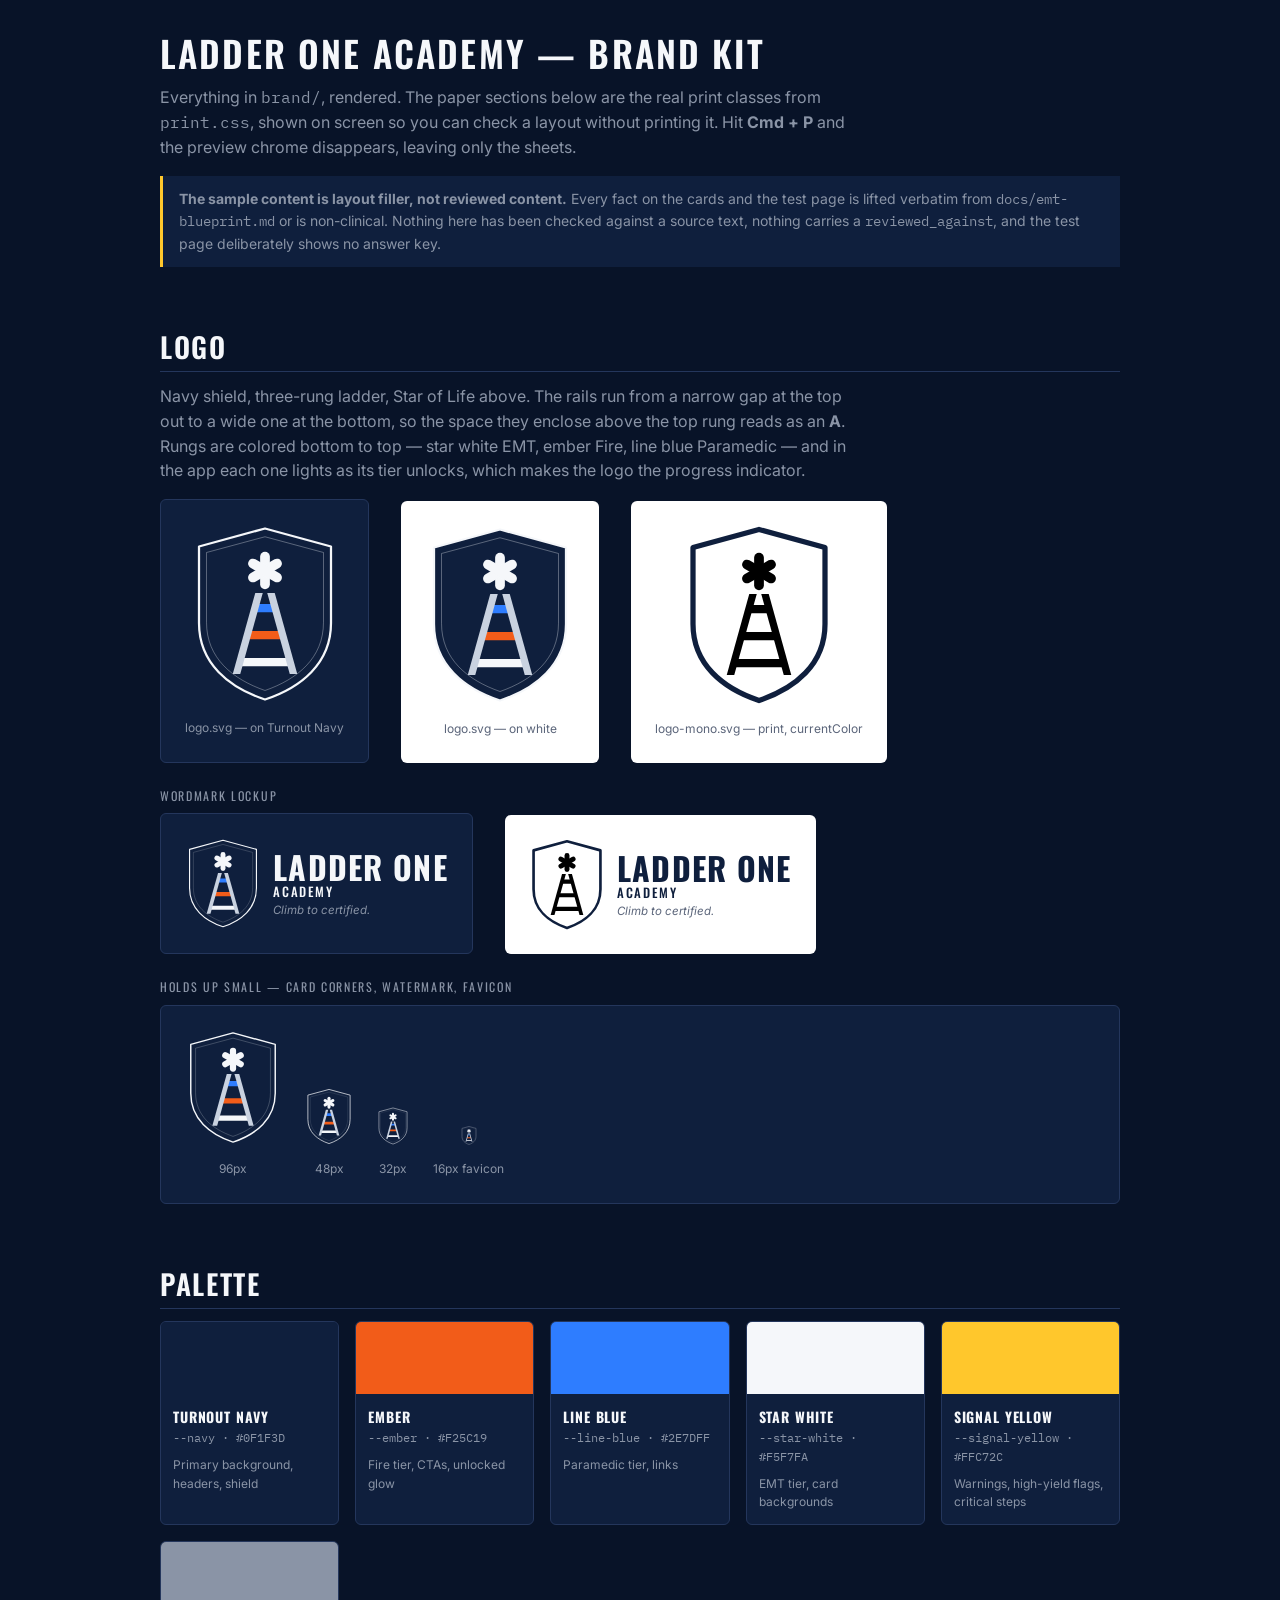
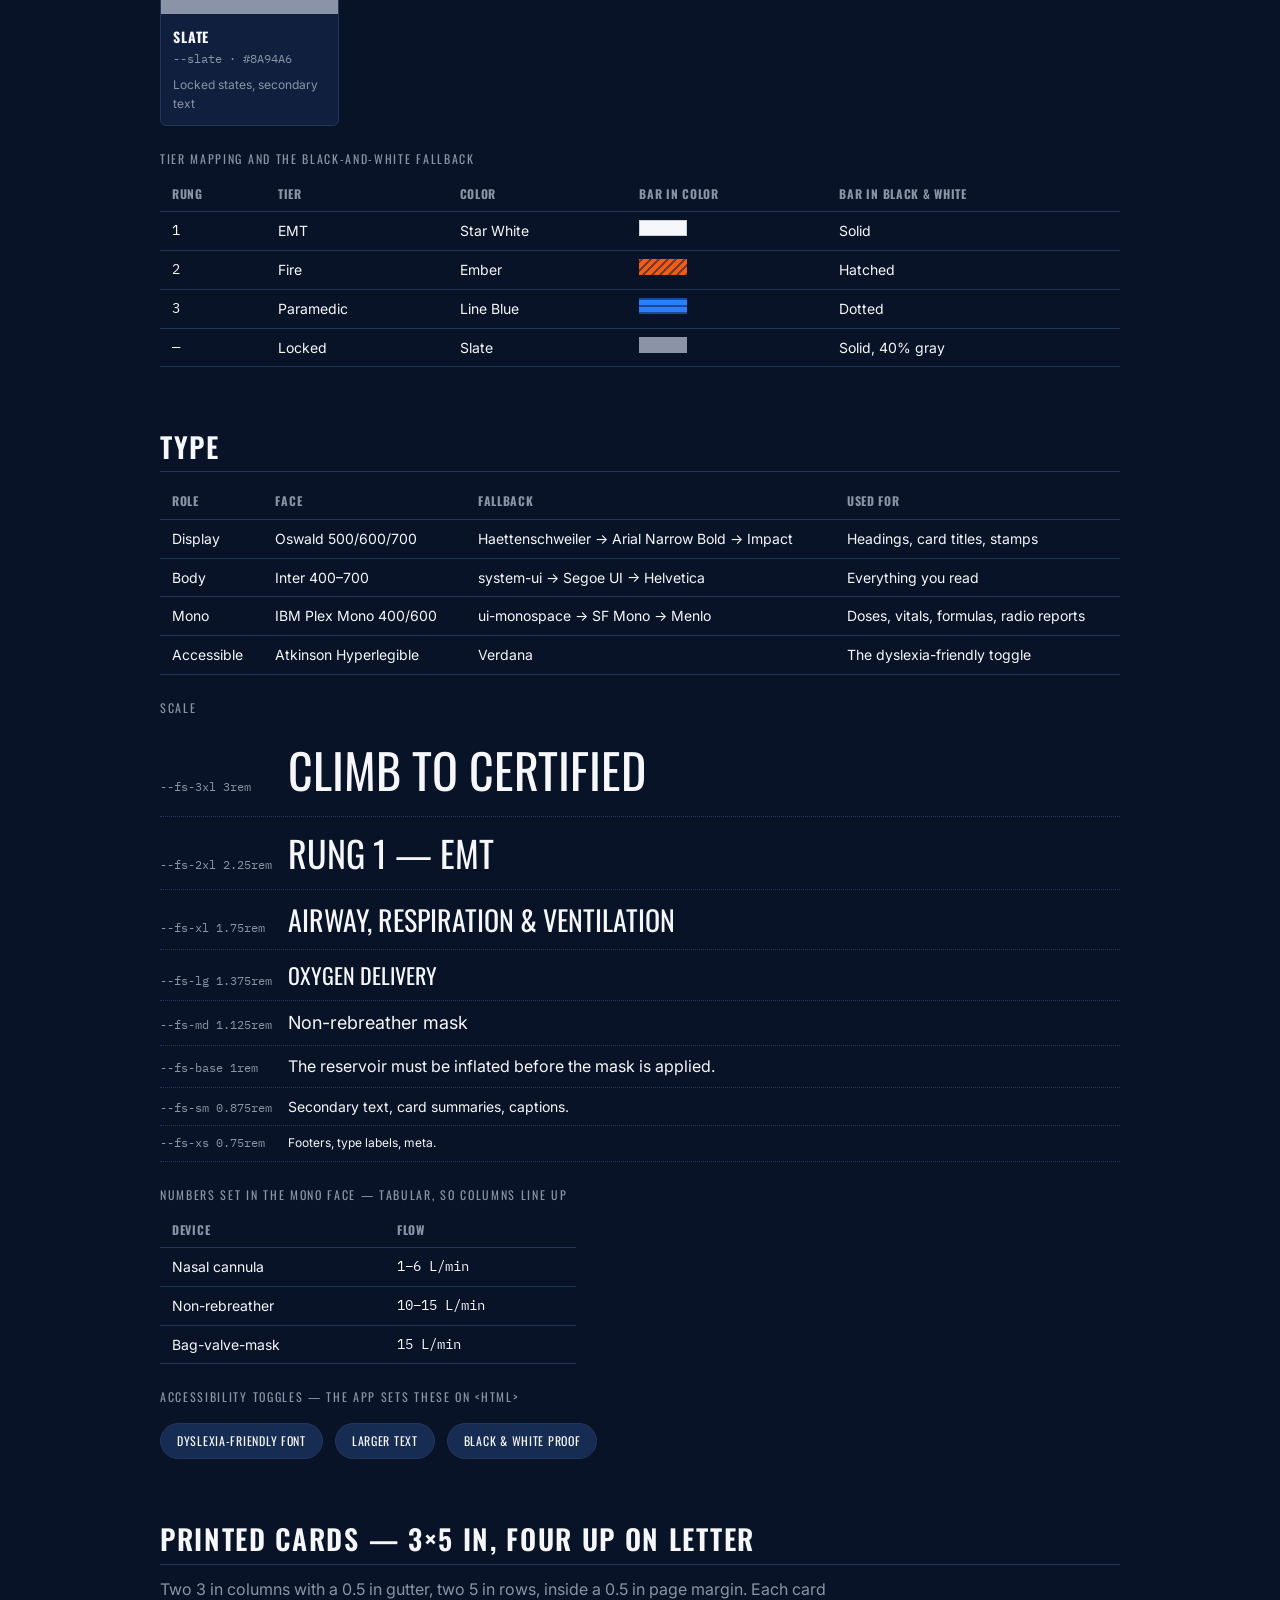
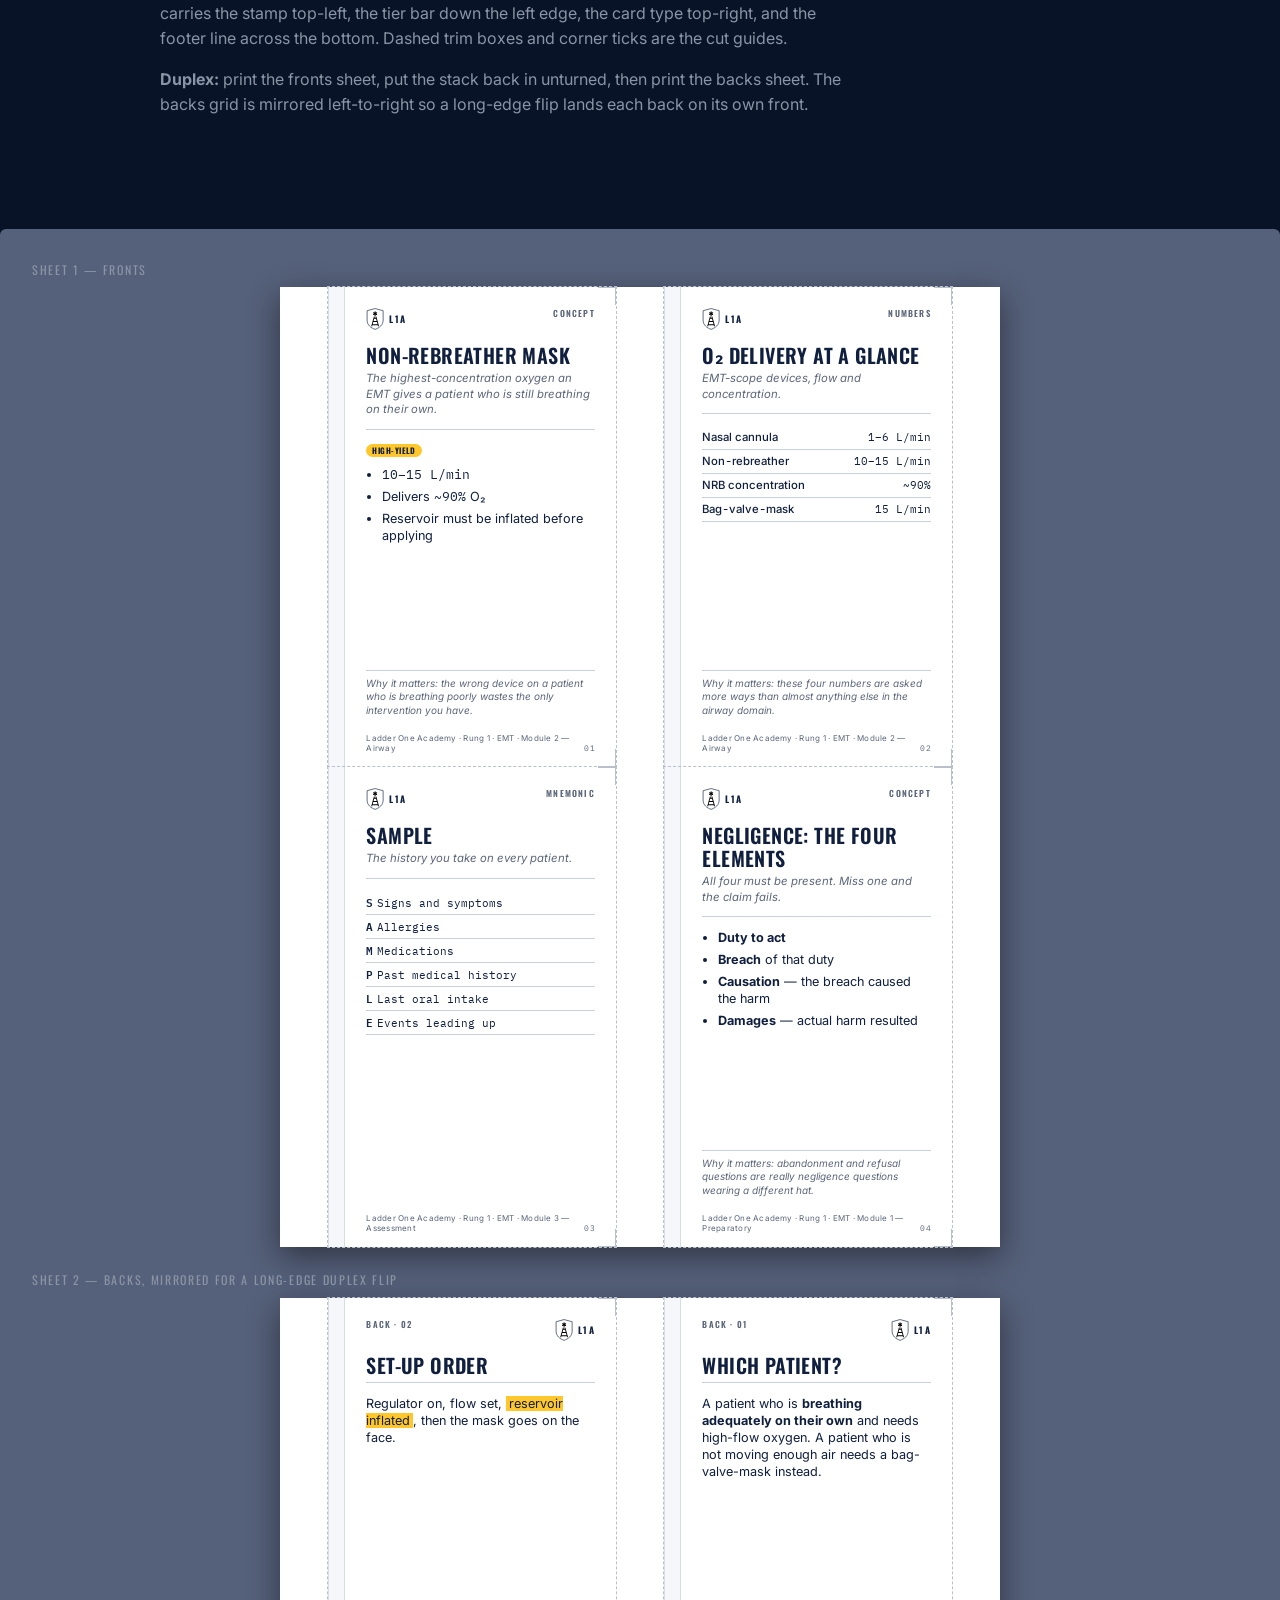
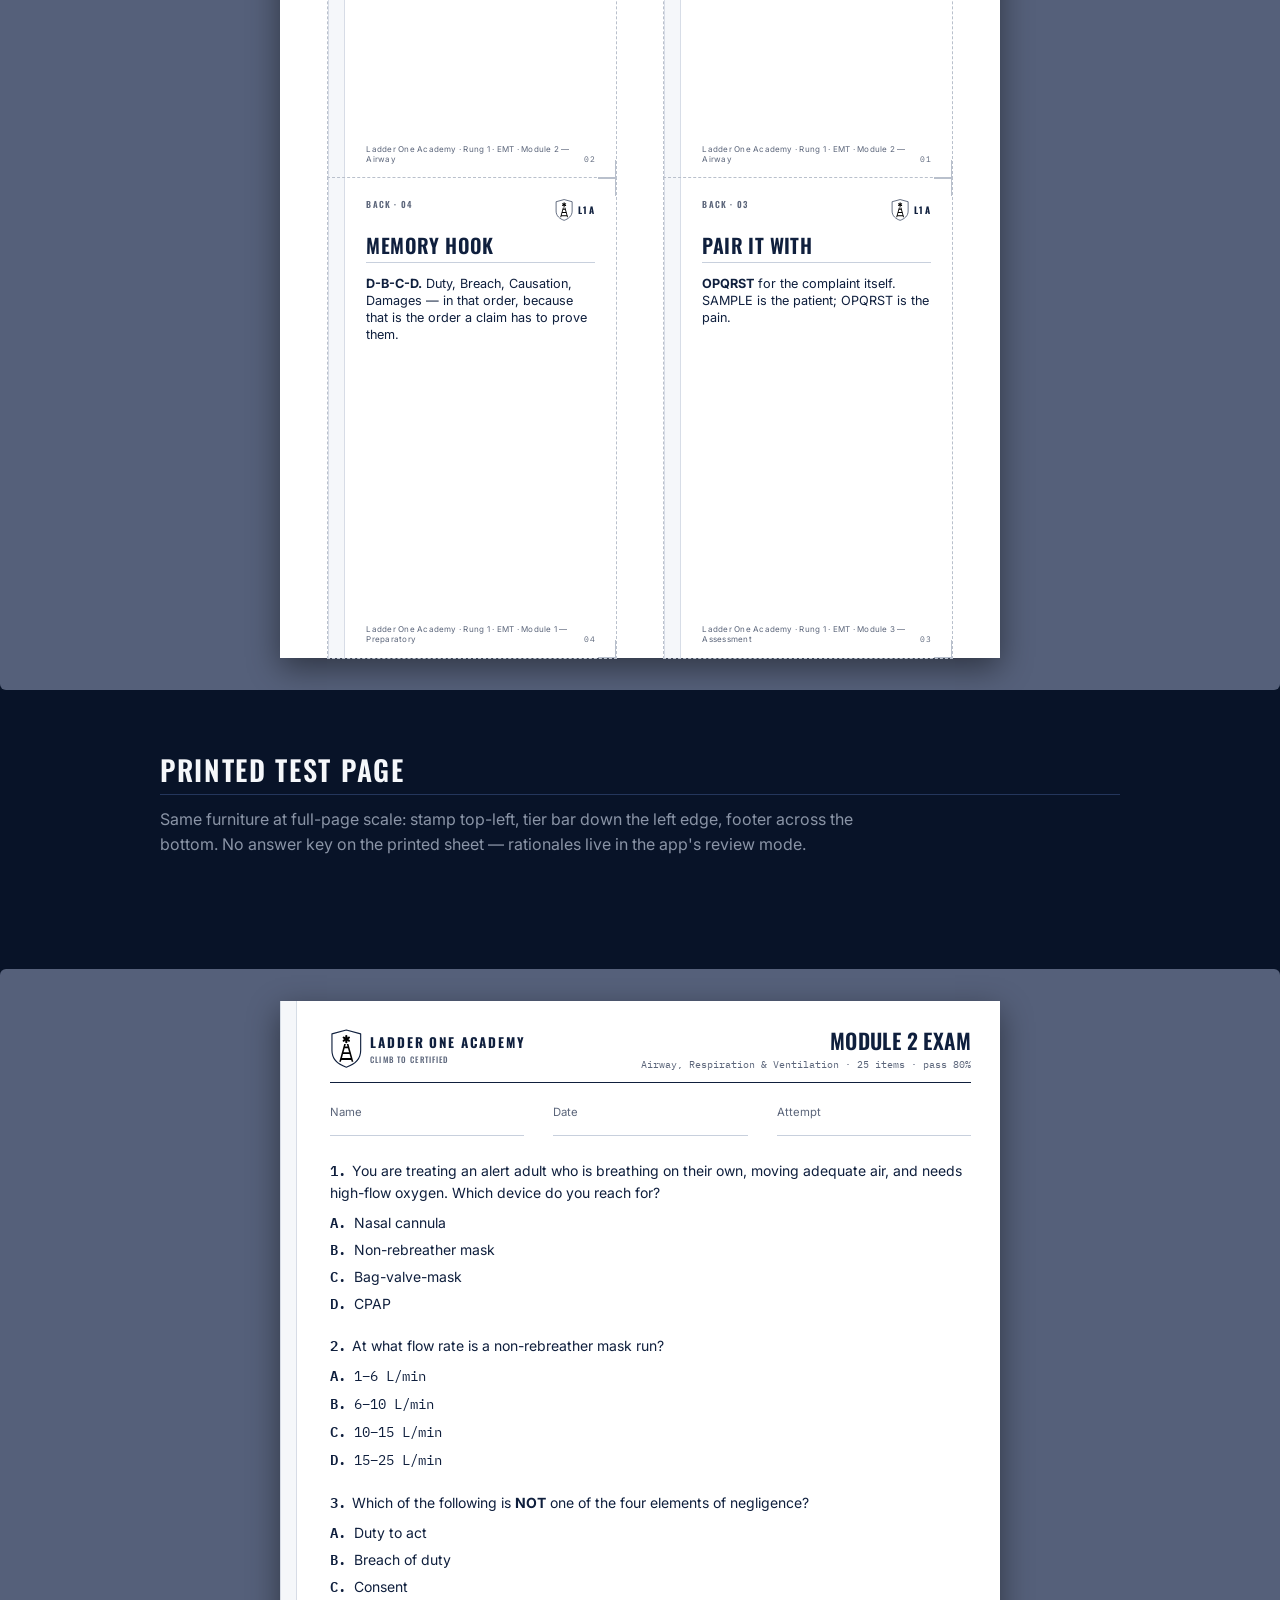
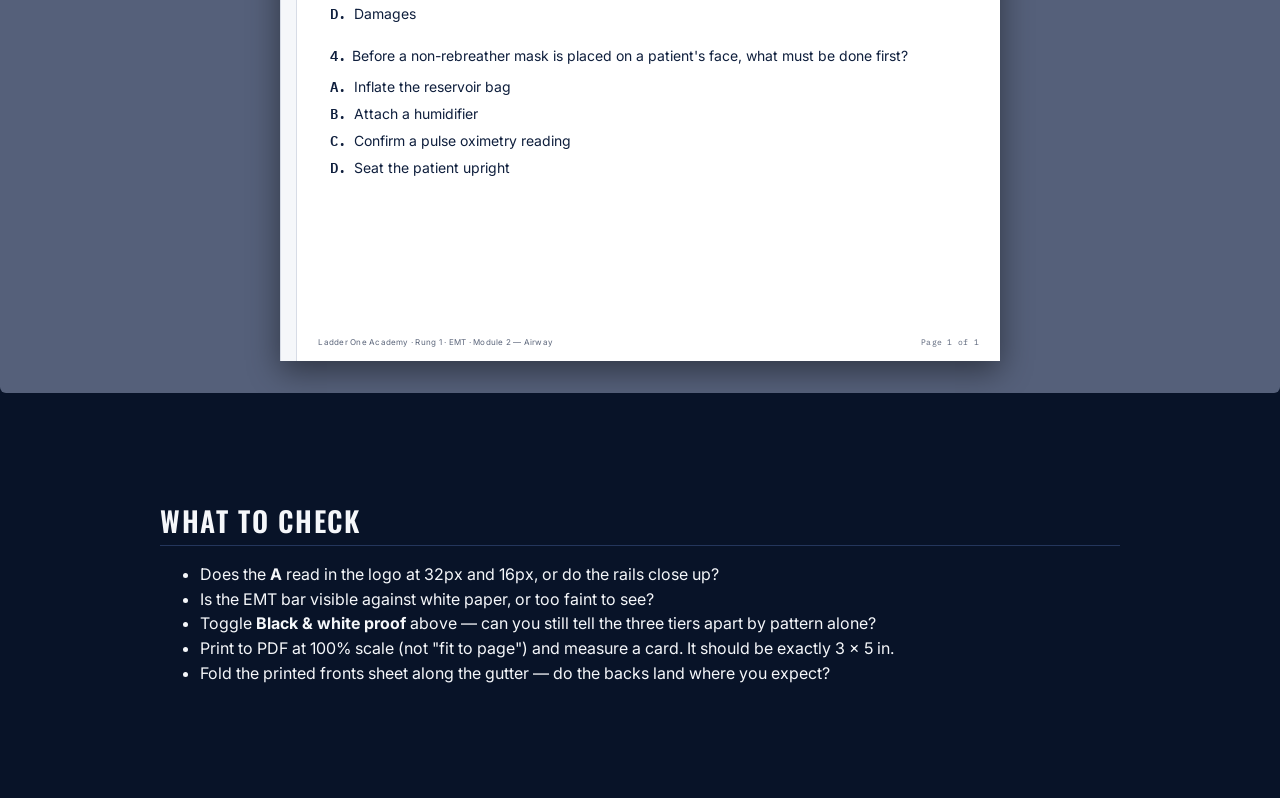
==== brand/preview.html @ 4e017d85 "Add brand kit Co-Authored-By: Claude Opus 5 <noreply@anthropic.com>" ====
<!DOCTYPE html>
<html lang="en" data-text-size="base">
<head>
<meta charset="utf-8">
<meta name="viewport" content="width=device-width, initial-scale=1">
<title>L1A Brand Kit — Preview</title>
<link rel="stylesheet" href="theme.css">
<link rel="stylesheet" href="print.css">
<style>
  /* Preview chrome only. None of this ships in the app — it is the scaffolding
     that lets the brand pieces be looked at side by side. */
  .wrap { max-width: 60rem; margin: 0 auto; padding: var(--space-6) var(--space-5) var(--space-12); }
  .lede { color: var(--text-muted); max-width: 44rem; }
  section { margin: var(--space-10) 0 0; }
  section > h2 {
    border-bottom: 1px solid var(--border);
    padding-bottom: var(--space-2);
    color: var(--text);
  }
  .note {
    border-left: 3px solid var(--signal-yellow);
    background: var(--surface);
    padding: var(--space-3) var(--space-4);
    font-size: var(--fs-sm);
    color: var(--text-muted);
    margin: var(--space-4) 0;
  }
  .row { display: flex; flex-wrap: wrap; gap: var(--space-6); align-items: flex-end; }

  .logo-plate { padding: var(--space-5); border-radius: var(--radius); text-align: center; }
  .logo-plate.on-navy  { background: var(--navy); border: 1px solid var(--border); }
  .logo-plate.on-white { background: #fff; color: var(--navy); }
  .logo-plate small { display: block; margin-top: var(--space-2); font-size: var(--fs-xs); color: var(--text-muted); }
  .logo-plate.on-white small { color: var(--ink-muted); }

  .lockup { display: flex; align-items: center; gap: var(--space-3); }
  .lockup svg { width: 76px; height: auto; display: block; }
  .lockup .word { text-align: left; font-family: var(--font-display); line-height: 1; }
  .lockup .word b { display: block; font-size: 2rem; font-weight: 700; letter-spacing: 0.04em; }
  .lockup .word i {
    display: block; font-style: normal; font-size: 0.8rem; font-weight: 500;
    letter-spacing: var(--tracking-wider); margin-top: 3px;
  }
  .lockup .word em { display:block; font-style: italic; font-family: var(--font-ui); font-size: .72rem; color: var(--text-muted); margin-top: 6px; letter-spacing: 0; }
  .on-white .lockup .word em { color: var(--ink-muted); }

  .sizes { display: flex; align-items: flex-end; gap: var(--space-5); }
  .sizes figure { margin: 0; text-align: center; }
  .sizes figcaption { font-size: var(--fs-xs); color: var(--text-muted); margin-top: var(--space-2); }

  .swatches { display: grid; grid-template-columns: repeat(auto-fill, minmax(11rem, 1fr)); gap: var(--space-4); }
  .sw { border: 1px solid var(--border); border-radius: var(--radius); overflow: hidden; background: var(--surface); }
  .sw .chip { height: 4.5rem; }
  .sw .meta { padding: var(--space-3); font-size: var(--fs-sm); }
  .sw .meta b { display: block; font-family: var(--font-display); letter-spacing: var(--tracking-wide); text-transform: uppercase; font-size: var(--fs-sm); }
  .sw .meta code { display: block; font-size: var(--fs-xs); color: var(--text-muted); margin-top: 2px; }
  .sw .meta span { display: block; font-size: var(--fs-xs); color: var(--text-muted); margin-top: var(--space-2); }

  .scale-row { display: flex; align-items: baseline; gap: var(--space-4); border-bottom: 1px dotted var(--border); padding: var(--space-2) 0; }
  .scale-row code { min-width: 7rem; font-size: var(--fs-xs); color: var(--text-muted); }

  table.spec { width: 100%; border-collapse: collapse; font-size: var(--fs-sm); }
  table.spec th, table.spec td { text-align: left; padding: var(--space-2) var(--space-3); border-bottom: 1px solid var(--border); vertical-align: top; }
  table.spec th { font-family: var(--font-display); letter-spacing: var(--tracking-wide); text-transform: uppercase; font-size: var(--fs-xs); color: var(--text-muted); }
  table.spec td.num { color: var(--text); }

  /* Paper blocks get a shadow on screen so sheet edges are obvious. */
  .paper-stage { background: #55607A; padding: var(--space-6); border-radius: var(--radius); overflow-x: auto; }
  .paper-stage .l1a-sheet, .paper-stage .l1a-page { box-shadow: 0 10px 30px rgba(0,0,0,.45); }
  .stage-label { font-family: var(--font-display); letter-spacing: var(--tracking-wider); text-transform: uppercase; font-size: var(--fs-xs); color: var(--text-muted); margin: var(--space-5) 0 var(--space-2); }
  .toggles { display: flex; gap: var(--space-3); flex-wrap: wrap; margin: var(--space-4) 0; }
  .toggles button {
    font: inherit; font-family: var(--font-display); text-transform: uppercase; letter-spacing: var(--tracking-wide);
    font-size: var(--fs-xs); padding: var(--space-2) var(--space-4); cursor: pointer;
    background: var(--surface-raised); color: var(--text); border: 1px solid var(--border); border-radius: var(--radius-pill);
  }
  .toggles button[aria-pressed="true"] { background: var(--ember); border-color: var(--ember); color: #fff; }
</style>
</head>
<body>

<!-- The mark as a reusable symbol so every stamp inherits currentColor. -->
<svg width="0" height="0" style="position:absolute" aria-hidden="true" focusable="false">
  <symbol id="l1a-mark" viewBox="0 0 200 240">
    <path d="M100 6 L188 30 V132 C188 186 148 218 100 234 C52 218 12 186 12 132 V30 Z"
          fill="none" stroke="currentColor" stroke-width="7" stroke-linejoin="round"/>
    <rect x="93.5" y="37" width="13" height="50" rx="6.5"/>
    <rect x="93.5" y="37" width="13" height="50" rx="6.5" transform="rotate(60 100 62)"/>
    <rect x="93.5" y="37" width="13" height="50" rx="6.5" transform="rotate(120 100 62)"/>
    <rect x="86.45" y="106.5" width="27.1" height="11" rx="2"/>
    <rect x="76.45" y="142.5" width="47.1" height="11" rx="2"/>
    <rect x="66.45" y="178.5" width="67.1" height="11" rx="2"/>
    <polygon points="87,92 97,92 67,200 57,200"/>
    <polygon points="113,92 103,92 133,200 143,200"/>
  </symbol>
</svg>

<div class="wrap l1a-preview__chrome">

  <h1>Ladder One Academy — Brand Kit</h1>
  <p class="lede">Everything in <code>brand/</code>, rendered. The paper sections below are the real print classes from <code>print.css</code>, shown on screen so you can check a layout without printing it. Hit <b>Cmd&nbsp;+&nbsp;P</b> and the preview chrome disappears, leaving only the sheets.</p>

  <div class="note">
    <b>The sample content is layout filler, not reviewed content.</b> Every fact on the cards and the test page is lifted verbatim from <code>docs/emt-blueprint.md</code> or is non-clinical. Nothing here has been checked against a source text, nothing carries a <code>reviewed_against</code>, and the test page deliberately shows no answer key.
  </div>

  <!-- ============================= LOGO ============================= -->
  <section>
    <h2>Logo</h2>
    <p class="lede">Navy shield, three-rung ladder, Star of Life above. The rails run from a narrow gap at the top out to a wide one at the bottom, so the space they enclose above the top rung reads as an <b>A</b>. Rungs are colored bottom to top — star white EMT, ember Fire, line blue Paramedic — and in the app each one lights as its tier unlocks, which makes the logo the progress indicator.</p>

    <div class="row">
      <div class="logo-plate on-navy">
        <img src="logo.svg" alt="Ladder One Academy logo in full color" width="150">
        <small>logo.svg — on Turnout Navy</small>
      </div>
      <div class="logo-plate on-white">
        <img src="logo.svg" alt="Ladder One Academy logo in full color on white" width="150">
        <small>logo.svg — on white</small>
      </div>
      <div class="logo-plate on-white">
        <svg viewBox="0 0 200 240" style="width:150px;height:auto" aria-label="Ladder One Academy single-color mark"><use href="#l1a-mark"/></svg>
        <small>logo-mono.svg — print, currentColor</small>
      </div>
    </div>

    <p class="stage-label">Wordmark lockup</p>
    <div class="row">
      <div class="logo-plate on-navy">
        <div class="lockup">
          <img src="logo.svg" alt="" width="76">
          <span class="word"><b>LADDER ONE</b><i>ACADEMY</i><em>Climb to certified.</em></span>
        </div>
      </div>
      <div class="logo-plate on-white">
        <div class="lockup" style="color:var(--navy)">
          <svg viewBox="0 0 200 240" style="width:76px;height:auto" aria-hidden="true"><use href="#l1a-mark"/></svg>
          <span class="word"><b>LADDER ONE</b><i>ACADEMY</i><em>Climb to certified.</em></span>
        </div>
      </div>
    </div>

    <p class="stage-label">Holds up small — card corners, watermark, favicon</p>
    <div class="logo-plate on-navy" style="text-align:left">
      <div class="sizes">
        <figure><img src="logo.svg" alt="" width="96"><figcaption>96px</figcaption></figure>
        <figure><img src="logo.svg" alt="" width="48"><figcaption>48px</figcaption></figure>
        <figure><img src="logo.svg" alt="" width="32"><figcaption>32px</figcaption></figure>
        <figure><img src="logo.svg" alt="" width="16"><figcaption>16px favicon</figcaption></figure>
      </div>
    </div>
  </section>

  <!-- ============================ PALETTE ============================ -->
  <section>
    <h2>Palette</h2>
    <div class="swatches">
      <div class="sw"><div class="chip" style="background:var(--navy)"></div><div class="meta"><b>Turnout Navy</b><code>--navy · #0F1F3D</code><span>Primary background, headers, shield</span></div></div>
      <div class="sw"><div class="chip" style="background:var(--ember)"></div><div class="meta"><b>Ember</b><code>--ember · #F25C19</code><span>Fire tier, CTAs, unlocked glow</span></div></div>
      <div class="sw"><div class="chip" style="background:var(--line-blue)"></div><div class="meta"><b>Line Blue</b><code>--line-blue · #2E7DFF</code><span>Paramedic tier, links</span></div></div>
      <div class="sw"><div class="chip" style="background:var(--star-white)"></div><div class="meta"><b>Star White</b><code>--star-white · #F5F7FA</code><span>EMT tier, card backgrounds</span></div></div>
      <div class="sw"><div class="chip" style="background:var(--signal-yellow)"></div><div class="meta"><b>Signal Yellow</b><code>--signal-yellow · #FFC72C</code><span>Warnings, high-yield flags, critical steps</span></div></div>
      <div class="sw"><div class="chip" style="background:var(--slate)"></div><div class="meta"><b>Slate</b><code>--slate · #8A94A6</code><span>Locked states, secondary text</span></div></div>
    </div>

    <p class="stage-label">Tier mapping and the black-and-white fallback</p>
    <table class="spec">
      <tr><th>Rung</th><th>Tier</th><th>Color</th><th>Bar in color</th><th>Bar in black &amp; white</th></tr>
      <tr><td class="num">1</td><td>EMT</td><td>Star White</td>
          <td><span style="display:inline-block;width:3rem;height:1rem;background:var(--star-white);box-shadow:inset 0 0 0 1px var(--rule)"></span></td><td>Solid</td></tr>
      <tr><td class="num">2</td><td>Fire</td><td>Ember</td>
          <td><span class="tier-fire" style="position:relative;display:inline-block;width:3rem;height:1rem"><span class="l1a-bar" style="width:100%"></span></span></td><td>Hatched</td></tr>
      <tr><td class="num">3</td><td>Paramedic</td><td>Line Blue</td>
          <td><span class="tier-medic" style="position:relative;display:inline-block;width:3rem;height:1rem"><span class="l1a-bar" style="width:100%"></span></span></td><td>Dotted</td></tr>
      <tr><td class="num">—</td><td>Locked</td><td>Slate</td>
          <td><span style="display:inline-block;width:3rem;height:1rem;background:var(--slate)"></span></td><td>Solid, 40% gray</td></tr>
    </table>
  </section>

  <!-- =========================== TYPE =========================== -->
  <section>
    <h2>Type</h2>
    <table class="spec">
      <tr><th>Role</th><th>Face</th><th>Fallback</th><th>Used for</th></tr>
      <tr><td>Display</td><td>Oswald 500/600/700</td><td>Haettenschweiler → Arial Narrow Bold → Impact</td><td>Headings, card titles, stamps</td></tr>
      <tr><td>Body</td><td>Inter 400–700</td><td>system-ui → Segoe UI → Helvetica</td><td>Everything you read</td></tr>
      <tr><td>Mono</td><td>IBM Plex Mono 400/600</td><td>ui-monospace → SF Mono → Menlo</td><td>Doses, vitals, formulas, radio reports</td></tr>
      <tr><td>Accessible</td><td>Atkinson Hyperlegible</td><td>Verdana</td><td>The dyslexia-friendly toggle</td></tr>
    </table>

    <p class="stage-label">Scale</p>
    <div class="scale-row"><code>--fs-3xl 3rem</code><span style="font-family:var(--font-display);font-size:var(--fs-3xl);text-transform:uppercase">Climb to certified</span></div>
    <div class="scale-row"><code>--fs-2xl 2.25rem</code><span style="font-family:var(--font-display);font-size:var(--fs-2xl);text-transform:uppercase">Rung 1 — EMT</span></div>
    <div class="scale-row"><code>--fs-xl 1.75rem</code><span style="font-family:var(--font-display);font-size:var(--fs-xl);text-transform:uppercase">Airway, Respiration &amp; Ventilation</span></div>
    <div class="scale-row"><code>--fs-lg 1.375rem</code><span style="font-family:var(--font-display);font-size:var(--fs-lg);text-transform:uppercase">Oxygen delivery</span></div>
    <div class="scale-row"><code>--fs-md 1.125rem</code><span style="font-size:var(--fs-md)">Non-rebreather mask</span></div>
    <div class="scale-row"><code>--fs-base 1rem</code><span style="font-size:var(--fs-base)">The reservoir must be inflated before the mask is applied.</span></div>
    <div class="scale-row"><code>--fs-sm 0.875rem</code><span style="font-size:var(--fs-sm)">Secondary text, card summaries, captions.</span></div>
    <div class="scale-row"><code>--fs-xs 0.75rem</code><span style="font-size:var(--fs-xs)">Footers, type labels, meta.</span></div>

    <p class="stage-label">Numbers set in the mono face — tabular, so columns line up</p>
    <table class="spec" style="max-width:26rem">
      <tr><th>Device</th><th>Flow</th></tr>
      <tr><td>Nasal cannula</td><td class="num">1–6 L/min</td></tr>
      <tr><td>Non-rebreather</td><td class="num">10–15 L/min</td></tr>
      <tr><td>Bag-valve-mask</td><td class="num">15 L/min</td></tr>
    </table>

    <p class="stage-label">Accessibility toggles — the app sets these on &lt;html&gt;</p>
    <div class="toggles">
      <button type="button" id="t-font" aria-pressed="false">Dyslexia-friendly font</button>
      <button type="button" id="t-size" aria-pressed="false">Larger text</button>
      <button type="button" id="t-mono" aria-pressed="false">Black &amp; white proof</button>
    </div>
  </section>

  <!-- =========================== CARDS =========================== -->
  <section>
    <h2>Printed cards — 3×5 in, four up on Letter</h2>
    <p class="lede">Two 3&nbsp;in columns with a 0.5&nbsp;in gutter, two 5&nbsp;in rows, inside a 0.5&nbsp;in page margin. Each card carries the stamp top-left, the tier bar down the left edge, the card type top-right, and the footer line across the bottom. Dashed trim boxes and corner ticks are the cut guides.</p>
    <p class="lede"><b>Duplex:</b> print the fronts sheet, put the stack back in unturned, then print the backs sheet. The backs grid is mirrored left-to-right so a long-edge flip lands each back on its own front.</p>
  </section>
</div>

<div class="paper-stage l1a-preview__chrome"><p class="stage-label" style="margin-top:0">Sheet 1 — fronts</p>

<div class="l1a-sheet" id="sheet-fronts">

  <div class="l1a-card tier-emt">
    <div class="l1a-bar"></div>
    <div class="l1a-card__head">
      <span class="l1a-card__stamp"><svg viewBox="0 0 200 240" aria-hidden="true"><use href="#l1a-mark"/></svg>L1A</span>
      <span class="l1a-card__type">Concept</span>
    </div>
    <h3 class="l1a-card__title">Non-rebreather mask</h3>
    <p class="l1a-card__summary">The highest-concentration oxygen an EMT gives a patient who is still breathing on their own.</p>
    <hr class="l1a-card__rule">
    <div class="l1a-card__body">
      <span class="l1a-highyield">High-yield</span>
      <ul style="margin-top:.08in">
        <li><span class="num">10–15 L/min</span></li>
        <li>Delivers <span class="num">~90%</span> O₂</li>
        <li>Reservoir must be inflated before applying</li>
      </ul>
    </div>
    <p class="l1a-card__why">Why it matters: the wrong device on a patient who is breathing poorly wastes the only intervention you have.</p>
    <div class="l1a-card__footer"><span>Ladder One Academy · Rung 1 · EMT · Module 2 — Airway</span><span class="num">01</span></div>
  </div>

  <div class="l1a-card tier-emt">
    <div class="l1a-bar"></div>
    <div class="l1a-card__head">
      <span class="l1a-card__stamp"><svg viewBox="0 0 200 240" aria-hidden="true"><use href="#l1a-mark"/></svg>L1A</span>
      <span class="l1a-card__type">Numbers</span>
    </div>
    <h3 class="l1a-card__title">O₂ delivery at a glance</h3>
    <p class="l1a-card__summary">EMT-scope devices, flow and concentration.</p>
    <hr class="l1a-card__rule">
    <table class="l1a-card__numbers">
      <tr><th>Nasal cannula</th><td>1–6 L/min</td></tr>
      <tr><th>Non-rebreather</th><td>10–15 L/min</td></tr>
      <tr><th>NRB concentration</th><td>~90%</td></tr>
      <tr><th>Bag-valve-mask</th><td>15 L/min</td></tr>
    </table>
    <p class="l1a-card__why">Why it matters: these four numbers are asked more ways than almost anything else in the airway domain.</p>
    <div class="l1a-card__footer"><span>Ladder One Academy · Rung 1 · EMT · Module 2 — Airway</span><span class="num">02</span></div>
  </div>

  <div class="l1a-card tier-emt">
    <div class="l1a-bar"></div>
    <div class="l1a-card__head">
      <span class="l1a-card__stamp"><svg viewBox="0 0 200 240" aria-hidden="true"><use href="#l1a-mark"/></svg>L1A</span>
      <span class="l1a-card__type">Mnemonic</span>
    </div>
    <h3 class="l1a-card__title">SAMPLE</h3>
    <p class="l1a-card__summary">The history you take on every patient.</p>
    <hr class="l1a-card__rule">
    <table class="l1a-card__numbers">
      <tr><th style="font-family:var(--font-mono);font-weight:600">S</th><td style="text-align:left">Signs and symptoms</td></tr>
      <tr><th style="font-family:var(--font-mono);font-weight:600">A</th><td style="text-align:left">Allergies</td></tr>
      <tr><th style="font-family:var(--font-mono);font-weight:600">M</th><td style="text-align:left">Medications</td></tr>
      <tr><th style="font-family:var(--font-mono);font-weight:600">P</th><td style="text-align:left">Past medical history</td></tr>
      <tr><th style="font-family:var(--font-mono);font-weight:600">L</th><td style="text-align:left">Last oral intake</td></tr>
      <tr><th style="font-family:var(--font-mono);font-weight:600">E</th><td style="text-align:left">Events leading up</td></tr>
    </table>
    <div class="l1a-card__footer"><span>Ladder One Academy · Rung 1 · EMT · Module 3 — Assessment</span><span class="num">03</span></div>
  </div>

  <div class="l1a-card tier-emt">
    <div class="l1a-bar"></div>
    <div class="l1a-card__head">
      <span class="l1a-card__stamp"><svg viewBox="0 0 200 240" aria-hidden="true"><use href="#l1a-mark"/></svg>L1A</span>
      <span class="l1a-card__type">Concept</span>
    </div>
    <h3 class="l1a-card__title">Negligence: the four elements</h3>
    <p class="l1a-card__summary">All four must be present. Miss one and the claim fails.</p>
    <hr class="l1a-card__rule">
    <div class="l1a-card__body">
      <ul>
        <li><b>Duty to act</b></li>
        <li><b>Breach</b> of that duty</li>
        <li><b>Causation</b> — the breach caused the harm</li>
        <li><b>Damages</b> — actual harm resulted</li>
      </ul>
    </div>
    <p class="l1a-card__why">Why it matters: abandonment and refusal questions are really negligence questions wearing a different hat.</p>
    <div class="l1a-card__footer"><span>Ladder One Academy · Rung 1 · EMT · Module 1 — Preparatory</span><span class="num">04</span></div>
  </div>

</div>

<p class="stage-label">Sheet 2 — backs, mirrored for a long-edge duplex flip</p>

<div class="l1a-sheet l1a-sheet--backs" id="sheet-backs">
  <div class="l1a-card tier-emt">
    <div class="l1a-bar"></div>
    <div class="l1a-card__head"><span class="l1a-card__type">Back · 01</span><span class="l1a-card__stamp"><svg viewBox="0 0 200 240" aria-hidden="true"><use href="#l1a-mark"/></svg>L1A</span></div>
    <h3 class="l1a-card__title">Which patient?</h3>
    <hr class="l1a-card__rule">
    <div class="l1a-card__body"><p>A patient who is <b>breathing adequately on their own</b> and needs high-flow oxygen. A patient who is not moving enough air needs a bag-valve-mask instead.</p></div>
    <div class="l1a-card__footer"><span>Ladder One Academy · Rung 1 · EMT · Module 2 — Airway</span><span class="num">01</span></div>
  </div>
  <div class="l1a-card tier-emt">
    <div class="l1a-bar"></div>
    <div class="l1a-card__head"><span class="l1a-card__type">Back · 02</span><span class="l1a-card__stamp"><svg viewBox="0 0 200 240" aria-hidden="true"><use href="#l1a-mark"/></svg>L1A</span></div>
    <h3 class="l1a-card__title">Set-up order</h3>
    <hr class="l1a-card__rule">
    <div class="l1a-card__body"><p>Regulator on, flow set, <span class="l1a-critical">reservoir inflated</span>, then the mask goes on the face.</p></div>
    <div class="l1a-card__footer"><span>Ladder One Academy · Rung 1 · EMT · Module 2 — Airway</span><span class="num">02</span></div>
  </div>
  <div class="l1a-card tier-emt">
    <div class="l1a-bar"></div>
    <div class="l1a-card__head"><span class="l1a-card__type">Back · 03</span><span class="l1a-card__stamp"><svg viewBox="0 0 200 240" aria-hidden="true"><use href="#l1a-mark"/></svg>L1A</span></div>
    <h3 class="l1a-card__title">Pair it with</h3>
    <hr class="l1a-card__rule">
    <div class="l1a-card__body"><p><b>OPQRST</b> for the complaint itself. SAMPLE is the patient; OPQRST is the pain.</p></div>
    <div class="l1a-card__footer"><span>Ladder One Academy · Rung 1 · EMT · Module 3 — Assessment</span><span class="num">03</span></div>
  </div>
  <div class="l1a-card tier-emt">
    <div class="l1a-bar"></div>
    <div class="l1a-card__head"><span class="l1a-card__type">Back · 04</span><span class="l1a-card__stamp"><svg viewBox="0 0 200 240" aria-hidden="true"><use href="#l1a-mark"/></svg>L1A</span></div>
    <h3 class="l1a-card__title">Memory hook</h3>
    <hr class="l1a-card__rule">
    <div class="l1a-card__body"><p><b>D-B-C-D.</b> Duty, Breach, Causation, Damages — in that order, because that is the order a claim has to prove them.</p></div>
    <div class="l1a-card__footer"><span>Ladder One Academy · Rung 1 · EMT · Module 1 — Preparatory</span><span class="num">04</span></div>
  </div>
</div>
</div>

<div class="wrap l1a-preview__chrome" style="padding-top:0">
  <section>
    <h2>Printed test page</h2>
    <p class="lede">Same furniture at full-page scale: stamp top-left, tier bar down the left edge, footer across the bottom. No answer key on the printed sheet — rationales live in the app's review mode.</p>
  </section>
</div>

<div class="paper-stage l1a-preview__chrome">
<div class="l1a-page tier-emt" id="testpage">
  <div class="l1a-bar"></div>
  <div class="l1a-page__head">
    <span class="l1a-page__stamp">
      <svg viewBox="0 0 200 240" aria-hidden="true"><use href="#l1a-mark"/></svg>
      <span>Ladder One Academy<small>Climb to certified</small></span>
    </span>
    <span>
      <h1 class="l1a-page__title">Module 2 Exam</h1>
      <p class="l1a-page__meta">Airway, Respiration &amp; Ventilation · 25 items · pass 80%</p>
    </span>
  </div>

  <div class="l1a-page__fields">
    <span>Name</span><span>Date</span><span>Attempt</span>
  </div>

  <div class="l1a-q">
    <p class="l1a-q__stem"><span class="l1a-q__num">1.</span>You are treating an alert adult who is breathing on their own, moving adequate air, and needs high-flow oxygen. Which device do you reach for?</p>
    <ol class="l1a-q__options">
      <li>Nasal cannula</li><li>Non-rebreather mask</li><li>Bag-valve-mask</li><li>CPAP</li>
    </ol>
  </div>

  <div class="l1a-q">
    <p class="l1a-q__stem"><span class="l1a-q__num">2.</span>At what flow rate is a non-rebreather mask run?</p>
    <ol class="l1a-q__options">
      <li><span class="num">1–6 L/min</span></li><li><span class="num">6–10 L/min</span></li><li><span class="num">10–15 L/min</span></li><li><span class="num">15–25 L/min</span></li>
    </ol>
  </div>

  <div class="l1a-q">
    <p class="l1a-q__stem"><span class="l1a-q__num">3.</span>Which of the following is <b>NOT</b> one of the four elements of negligence?</p>
    <ol class="l1a-q__options">
      <li>Duty to act</li><li>Breach of duty</li><li>Consent</li><li>Damages</li>
    </ol>
  </div>

  <div class="l1a-q">
    <p class="l1a-q__stem"><span class="l1a-q__num">4.</span>Before a non-rebreather mask is placed on a patient's face, what must be done first?</p>
    <ol class="l1a-q__options">
      <li>Inflate the reservoir bag</li><li>Attach a humidifier</li><li>Confirm a pulse oximetry reading</li><li>Seat the patient upright</li>
    </ol>
  </div>

  <div class="l1a-page__footer">
    <span>Ladder One Academy · Rung 1 · EMT · Module 2 — Airway</span>
    <span class="num">Page 1 of 1</span>
  </div>
</div>
</div>

<div class="wrap l1a-preview__chrome" style="padding-top:var(--space-8)">
  <section>
    <h2>What to check</h2>
    <ul>
      <li>Does the <b>A</b> read in the logo at 32px and 16px, or do the rails close up?</li>
      <li>Is the EMT bar visible against white paper, or too faint to see?</li>
      <li>Toggle <b>Black &amp; white proof</b> above — can you still tell the three tiers apart by pattern alone?</li>
      <li>Print to PDF at 100% scale (not "fit to page") and measure a card. It should be exactly 3 × 5 in.</li>
      <li>Fold the printed fronts sheet along the gutter — do the backs land where you expect?</li>
    </ul>
  </section>
</div>

<script>
  // Preview-only toggles. In the app these live in js/app.js and persist with progress.
  const root = document.documentElement;
  const bind = (id, on, off) => {
    const b = document.getElementById(id);
    b.addEventListener('click', () => {
      const next = b.getAttribute('aria-pressed') !== 'true';
      b.setAttribute('aria-pressed', String(next));
      next ? on() : off();
    });
  };
  bind('t-font',
    () => root.setAttribute('data-font', 'hyperlegible'),
    () => root.removeAttribute('data-font'));
  bind('t-size',
    () => root.setAttribute('data-text-size', 'xl'),
    () => root.setAttribute('data-text-size', 'base'));
  bind('t-mono',
    () => document.querySelectorAll('.l1a-sheet, .l1a-page').forEach(n => n.classList.add('l1a-mono')),
    () => document.querySelectorAll('.l1a-sheet, .l1a-page').forEach(n => n.classList.remove('l1a-mono')));
</script>

</body>
</html>
---- brand/theme.css ----
/* ==========================================================================
   Ladder One Academy — theme.css
   The single source of brand truth. Every renderer pulls from here: app shell,
   card printer, worksheet generator, test pages. Nothing hardcodes a hex value.
   Palette and type are locked in docs/master-plan.md §2.
   ========================================================================== */

@import url('https://fonts.googleapis.com/css2?family=Oswald:wght@500;600;700&family=Inter:wght@400;500;600;700&family=IBM+Plex+Mono:wght@400;500;600&family=Atkinson+Hyperlegible:wght@400;700&display=swap');

:root {
  /* --- Brand palette ------------------------------------------------------ */
  --navy:           #0F1F3D;  /* Turnout Navy — primary background, headers, shield */
  --ember:          #F25C19;  /* Fire tier accent, CTAs, unlocked glow */
  --line-blue:      #2E7DFF;  /* Paramedic tier accent, links */
  --star-white:     #F5F7FA;  /* EMT tier accent, card backgrounds */
  --signal-yellow:  #FFC72C;  /* Warnings, high-yield flags */
  --slate:          #8A94A6;  /* Locked states, secondary text */

  /* --- Tier colors --------------------------------------------------------
     Rung 1 EMT = star white, Rung 2 Fire = ember, Rung 3 Paramedic = line blue.
     --tier-color is rebound per scope by .tier-emt / .tier-fire / .tier-medic. */
  --tier-emt:    var(--star-white);
  --tier-fire:   var(--ember);
  --tier-medic:  var(--line-blue);
  --tier-locked: var(--slate);
  --tier-color:  var(--tier-emt);

  /* --- Navy ramp ----------------------------------------------------------
     Derived from Turnout Navy. Used for app surfaces; print never uses these. */
  --navy-900: #081328;
  --navy-800: #0F1F3D;
  --navy-700: #162C52;
  --navy-600: #1E3A68;
  --navy-500: #2A4A80;

  /* --- Semantic tokens (app shell, dark by default) ----------------------- */
  --bg:            var(--navy-900);
  --surface:       var(--navy-800);
  --surface-raised:var(--navy-700);
  --border:        #24365C;
  --text:          var(--star-white);
  --text-muted:    var(--slate);
  --text-inverse:  var(--navy);
  --link:          var(--line-blue);
  --accent:        var(--ember);
  --warn:          var(--signal-yellow);
  --focus-ring:    var(--signal-yellow);

  /* --- Paper tokens (cards, worksheets, tests — always light) ------------- */
  --paper:         #FFFFFF;
  --paper-tint:    var(--star-white);
  --ink:           var(--navy);
  --ink-muted:     #5B657A;
  --rule:          #C8D0DD;   /* hairlines on printed material */
  --cut-guide:     #B9C0CC;   /* trim marks — light enough to ignore, dark enough to follow */

  /* --- Type stacks --------------------------------------------------------
     Google Fonts first, then a system fallback that keeps the same feel so a
     failed font load degrades rather than breaks the layout. */
  --font-heading: 'Oswald', 'Haettenschweiler', 'Arial Narrow Bold', 'Impact', sans-serif;
  --font-body:    'Inter', -apple-system, BlinkMacSystemFont, 'Segoe UI', 'Helvetica Neue', Arial, sans-serif;
  --font-mono:    'IBM Plex Mono', ui-monospace, 'SF Mono', Menlo, Consolas, 'Liberation Mono', monospace;
  --font-a11y:    'Atkinson Hyperlegible', 'Comic Sans MS', Verdana, sans-serif;

  /* Rebound by the accessibility toggle; everything else references these. */
  --font-ui:      var(--font-body);
  --font-display: var(--font-heading);

  /* --- Type scale (1.25 ratio off a 1rem base) --------------------------- */
  --fs-xs:   0.75rem;
  --fs-sm:   0.875rem;
  --fs-base: 1rem;
  --fs-md:   1.125rem;
  --fs-lg:   1.375rem;
  --fs-xl:   1.75rem;
  --fs-2xl:  2.25rem;
  --fs-3xl:  3rem;

  --lh-tight:  1.15;
  --lh-snug:   1.35;
  --lh-normal: 1.55;
  --lh-loose:  1.75;

  --tracking-wide:  0.06em;
  --tracking-wider: 0.14em;   /* the ACADEMY lockup and card type labels */

  /* --- Spacing (4px base) ------------------------------------------------ */
  --space-1:  0.25rem;
  --space-2:  0.5rem;
  --space-3:  0.75rem;
  --space-4:  1rem;
  --space-5:  1.5rem;
  --space-6:  2rem;
  --space-8:  3rem;
  --space-10: 4rem;
  --space-12: 6rem;

  /* --- Shape & motion ---------------------------------------------------- */
  --radius-sm: 3px;
  --radius:    6px;
  --radius-lg: 12px;
  --radius-pill: 999px;

  --shadow-1: 0 1px 2px rgba(8, 19, 40, 0.35);
  --shadow-2: 0 4px 14px rgba(8, 19, 40, 0.45);
  --glow-unlocked: 0 0 0 3px rgba(242, 92, 25, 0.35);

  --transition: 160ms ease;

  /* --- Print geometry (shared with print.css) ---------------------------- */
  --card-w: 3in;
  --card-h: 5in;
  --card-pad: 0.22in;
  --tier-bar-w: 0.18in;
}

/* --- Tier scoping ---------------------------------------------------------
   Put .tier-emt / .tier-fire / .tier-medic on any container and everything
   inside it — color bars, rung highlights, CTA accents — follows. */
.tier-emt    { --tier-color: var(--tier-emt); }
.tier-fire   { --tier-color: var(--tier-fire); }
.tier-medic  { --tier-color: var(--tier-medic); }
.tier-locked { --tier-color: var(--tier-locked); }

/* --- Accessibility options (CLAUDE.md non-negotiables) --------------------
   Set on <html> by js/app.js and persisted with the rest of progress state. */
[data-font="hyperlegible"] { --font-ui: var(--font-a11y); --font-display: var(--font-a11y); }

[data-text-size="base"] { font-size: 100%; }
[data-text-size="lg"]   { font-size: 112.5%; }
[data-text-size="xl"]   { font-size: 125%; }

@media (prefers-reduced-motion: reduce) {
  :root { --transition: 0ms; }
  *, *::before, *::after { animation-duration: 0.01ms !important; transition-duration: 0.01ms !important; }
}

/* --- Base ---------------------------------------------------------------- */
html { font-size: 100%; -webkit-text-size-adjust: 100%; }

body {
  margin: 0;
  background: var(--bg);
  color: var(--text);
  font-family: var(--font-ui);
  font-size: var(--fs-base);
  line-height: var(--lh-normal);
  -webkit-font-smoothing: antialiased;
}

h1, h2, h3, h4 {
  font-family: var(--font-display);
  font-weight: 600;
  line-height: var(--lh-tight);
  letter-spacing: var(--tracking-wide);
  text-transform: uppercase;
  margin: 0 0 var(--space-3);
}

h1 { font-size: var(--fs-2xl); }
h2 { font-size: var(--fs-xl); }
h3 { font-size: var(--fs-lg); }
h4 { font-size: var(--fs-md); }

p { margin: 0 0 var(--space-4); }

a { color: var(--link); text-decoration-thickness: 1px; text-underline-offset: 2px; }

/* Numbers, doses, vitals, radio reports — tabular so columns line up. */
.num, code, kbd, samp {
  font-family: var(--font-mono);
  font-variant-numeric: tabular-nums;
  font-feature-settings: "tnum" 1;
}

/* Keyboard navigation is a non-negotiable — never remove this. */
:focus-visible {
  outline: 3px solid var(--focus-ring);
  outline-offset: 2px;
  border-radius: var(--radius-sm);
}

/* --- Shared brand bits ---------------------------------------------------- */
.l1a-stamp {
  display: inline-flex;
  align-items: center;
  gap: 0.4em;
  font-family: var(--font-display);
  font-weight: 700;
  letter-spacing: var(--tracking-wider);
  text-transform: uppercase;
}

.l1a-highyield {
  display: inline-block;
  padding: 0.1em 0.55em;
  border-radius: var(--radius-pill);
  background: var(--signal-yellow);
  color: var(--navy);
  font-family: var(--font-display);
  font-size: var(--fs-xs);
  font-weight: 700;
  letter-spacing: var(--tracking-wide);
  text-transform: uppercase;
}
---- brand/print.css ----
/* ==========================================================================
   Ladder One Academy — print.css
   Printed material: 3x5 note cards tiled on Letter, and full-page tests and
   worksheets. Depends on brand/theme.css for every color and font.

   These classes are deliberately NOT wrapped in @media print — brand/preview.html
   renders them on screen so a layout can be checked without burning paper.
   Only page setup and screen-chrome suppression live in the print block.
   ========================================================================== */

/* --- Page setup -----------------------------------------------------------
   0.5in margin leaves a 7.5 x 10in live area: exactly two 3in columns with a
   0.5in gutter, and exactly two 5in rows. */
@page {
  size: letter portrait;
  margin: 0.5in;
}

@page :first { margin: 0.5in; }

/* --- The sheet ------------------------------------------------------------ */
.l1a-sheet {
  box-sizing: border-box;
  width: 7.5in;
  min-height: 10in;
  margin: 0 auto;
  display: grid;
  grid-template-columns: var(--card-w) var(--card-w);
  grid-template-rows: var(--card-h) var(--card-h);
  column-gap: 0.5in;
  row-gap: 0;
  justify-content: center;
  align-content: start;
  background: var(--paper);
}

/* Backs sheet. Printing duplex on the LONG edge mirrors the page left-to-right,
   so the back of the card in column 1 must be laid out in column 2. Setting the
   grid to rtl swaps the columns while .l1a-card resets text direction. Rows are
   unaffected by a long-edge flip and stay in order.
   Feed order: print all fronts, reload the stack unturned, print all backs. */
.l1a-sheet--backs { direction: rtl; }
.l1a-sheet--backs > .l1a-card { direction: ltr; }

/* --- The card ------------------------------------------------------------- */
.l1a-card {
  box-sizing: border-box;
  position: relative;
  width: var(--card-w);
  height: var(--card-h);
  padding: var(--card-pad) var(--card-pad) var(--card-pad) calc(var(--tier-bar-w) + var(--card-pad));
  background: var(--paper);
  color: var(--ink);
  font-family: var(--font-ui);
  font-size: 9.5pt;
  line-height: var(--lh-snug);
  overflow: hidden;

  /* Cut guide. A hairline dashed trim box on every card; adjacent cards share
     a cut so the whole sheet comes apart in four straight passes. */
  outline: 0.5pt dashed var(--cut-guide);
  outline-offset: 0;
}

/* Corner crop ticks, drawn just inside the trim box so a blade has something to
   line up on even if the dashed outline is faint. */
.l1a-card::before,
.l1a-card::after {
  content: "";
  position: absolute;
  width: 0.18in;
  height: 0.18in;
  pointer-events: none;
}
.l1a-card::before {
  top: 0; right: 0;
  border-top: 0.75pt solid var(--cut-guide);
  border-right: 0.75pt solid var(--cut-guide);
}
.l1a-card::after {
  bottom: 0; right: 0;
  border-bottom: 0.75pt solid var(--cut-guide);
  border-right: 0.75pt solid var(--cut-guide);
}

/* --- Tier color bar -------------------------------------------------------
   Down the left edge of every printed piece. In black and white the color is
   gone, so each tier also carries a pattern: EMT solid, Fire hatched,
   Paramedic dotted. The pattern is always drawn — it reads as texture in color
   and as the sole identifier in mono. */
.l1a-bar {
  position: absolute;
  top: 0;
  left: 0;
  width: var(--tier-bar-w);
  height: 100%;
  background-color: var(--tier-color);
  print-color-adjust: exact;
  -webkit-print-color-adjust: exact;
}

.tier-emt   > .l1a-bar { background-image: none; }
.tier-fire  > .l1a-bar {
  background-image: repeating-linear-gradient(
    -45deg,
    rgba(15, 31, 61, 0.55) 0 2px,
    transparent 2px 6px);
}
.tier-medic > .l1a-bar {
  background-image: repeating-linear-gradient(
    to bottom,
    rgba(15, 31, 61, 0.55) 0 2px,
    transparent 2px 7px);
}

/* The EMT bar is star white on white paper, so it needs an edge to exist at all. */
.tier-emt > .l1a-bar { box-shadow: inset -0.5pt 0 0 var(--rule), inset 0.5pt 0 0 var(--rule); }

/* --- Card furniture ------------------------------------------------------- */
.l1a-card__head {
  display: flex;
  align-items: flex-start;
  justify-content: space-between;
  gap: var(--space-2);
  margin-bottom: 0.14in;
}

.l1a-card__stamp {
  display: flex;
  align-items: center;
  gap: 0.05in;
  font-family: var(--font-display);
  font-size: 7pt;
  font-weight: 700;
  letter-spacing: var(--tracking-wider);
  text-transform: uppercase;
  color: var(--ink);
}
.l1a-card__stamp svg { width: 0.19in; height: 0.228in; flex: none; display: block; }

.l1a-card__type {
  font-family: var(--font-display);
  font-size: 6.5pt;
  font-weight: 600;
  letter-spacing: var(--tracking-wider);
  text-transform: uppercase;
  color: var(--ink-muted);
  white-space: nowrap;
}

.l1a-card__title {
  font-family: var(--font-display);
  font-size: 15pt;
  font-weight: 600;
  line-height: var(--lh-tight);
  letter-spacing: 0.02em;
  text-transform: uppercase;
  margin: 0 0 0.05in;
  color: var(--ink);
}

.l1a-card__summary {
  font-size: 8.5pt;
  font-style: italic;
  color: var(--ink-muted);
  margin: 0 0 0.12in;
}

.l1a-card__rule {
  border: 0;
  border-top: 0.75pt solid var(--rule);
  margin: 0 0 0.12in;
}

.l1a-card__body { margin: 0; }
.l1a-card__body ul { margin: 0; padding-left: 0.16in; }
.l1a-card__body li { margin-bottom: 0.05in; }

/* Numbers, doses and ranges line up in the monospace face. */
.l1a-card__numbers {
  width: 100%;
  border-collapse: collapse;
  font-family: var(--font-mono);
  font-size: 8.5pt;
  font-variant-numeric: tabular-nums;
}
.l1a-card__numbers th,
.l1a-card__numbers td {
  text-align: left;
  padding: 0.035in 0;
  border-bottom: 0.5pt solid var(--rule);
  vertical-align: baseline;
}
.l1a-card__numbers td:last-child { text-align: right; white-space: nowrap; }
.l1a-card__numbers th {
  font-family: var(--font-ui);
  font-weight: 500;
  color: var(--ink);
}

/* Critical skill steps — the ones that fail a station. */
.l1a-critical {
  background: var(--signal-yellow);
  padding: 0 0.03in;
  print-color-adjust: exact;
  -webkit-print-color-adjust: exact;
}

.l1a-card__why {
  position: absolute;
  left: calc(var(--tier-bar-w) + var(--card-pad));
  right: var(--card-pad);
  bottom: 0.52in;
  font-size: 7.5pt;
  font-style: italic;
  color: var(--ink-muted);
  border-top: 0.5pt solid var(--rule);
  padding-top: 0.06in;
  margin: 0;
}

.l1a-card__footer,
.l1a-page__footer {
  position: absolute;
  left: calc(var(--tier-bar-w) + var(--card-pad));
  right: var(--card-pad);
  bottom: 0.14in;
  display: flex;
  align-items: flex-end;
  justify-content: space-between;
  gap: var(--space-2);
  font-family: var(--font-ui);
  font-size: 6pt;
  line-height: 1.3;
  letter-spacing: 0.03em;
  color: var(--ink-muted);
}
.l1a-card__footer .num,
.l1a-page__footer .num { font-family: var(--font-mono); }

/* High-yield flag, top right of the card body. */
.l1a-card .l1a-highyield {
  font-size: 6pt;
  padding: 0.01in 0.06in;
  print-color-adjust: exact;
  -webkit-print-color-adjust: exact;
}

/* --- Full page: tests and worksheets -------------------------------------- */
.l1a-page {
  box-sizing: border-box;
  position: relative;
  width: 7.5in;
  min-height: 10in;
  margin: 0 auto;
  padding: 0.3in 0.3in 0.55in calc(var(--tier-bar-w) + 0.34in);
  background: var(--paper);
  color: var(--ink);
  font-family: var(--font-ui);
  font-size: 10.5pt;
  line-height: var(--lh-normal);
}

.l1a-page__head {
  display: flex;
  align-items: flex-start;
  justify-content: space-between;
  gap: var(--space-4);
  border-bottom: 1pt solid var(--ink);
  padding-bottom: 0.1in;
  margin-bottom: 0.22in;
}

.l1a-page__stamp {
  display: flex;
  align-items: center;
  gap: 0.08in;
  font-family: var(--font-display);
  font-weight: 700;
  font-size: 10pt;
  letter-spacing: var(--tracking-wider);
  text-transform: uppercase;
}
.l1a-page__stamp svg { width: 0.34in; height: 0.408in; flex: none; display: block; }
.l1a-page__stamp small {
  display: block;
  font-size: 6pt;
  font-weight: 500;
  letter-spacing: var(--tracking-wider);
  color: var(--ink-muted);
}

.l1a-page__title {
  font-family: var(--font-display);
  font-size: 16pt;
  font-weight: 600;
  text-transform: uppercase;
  letter-spacing: 0.02em;
  margin: 0;
  text-align: right;
}
.l1a-page__meta {
  font-family: var(--font-mono);
  font-size: 7.5pt;
  color: var(--ink-muted);
  text-align: right;
  margin: 0.03in 0 0;
}

/* Name / date rule at the top of a printed test. */
.l1a-page__fields {
  display: flex;
  gap: 0.3in;
  font-size: 8.5pt;
  color: var(--ink-muted);
  margin-bottom: 0.24in;
}
.l1a-page__fields span {
  flex: 1;
  border-bottom: 0.75pt solid var(--rule);
  padding-bottom: 0.14in;
}

.l1a-q { margin: 0 0 0.2in; break-inside: avoid; page-break-inside: avoid; }
.l1a-q__stem { margin: 0 0 0.08in; }
.l1a-q__num {
  font-family: var(--font-mono);
  font-weight: 600;
  margin-right: 0.06in;
}
.l1a-q__options {
  list-style: none;
  margin: 0;
  padding: 0 0 0 0.24in;
}
.l1a-q__options li { margin-bottom: 0.045in; }
.l1a-q__options li::before {
  content: counter(l1a-opt, upper-alpha) ".";
  counter-increment: l1a-opt;
  font-family: var(--font-mono);
  font-weight: 600;
  margin-left: -0.24in;
  margin-right: 0.08in;
}
.l1a-q__options { counter-reset: l1a-opt; }

/* --- Print-only rules ----------------------------------------------------- */
@media print {
  html, body {
    background: #fff !important;
    margin: 0;
    padding: 0;
  }

  /* Anything that is screen chrome disappears. */
  .no-print, .l1a-preview__chrome, nav, header.app, footer.app, button { display: none !important; }

  .l1a-sheet, .l1a-page {
    margin: 0;
    width: auto;
    min-height: auto;
    break-after: page;
    page-break-after: always;
  }
  .l1a-sheet:last-child, .l1a-page:last-child {
    break-after: auto;
    page-break-after: auto;
  }

  .l1a-card { break-inside: avoid; page-break-inside: avoid; }

  /* Color bars, high-yield flags and critical-step highlights must survive the
     browser's default "don't print backgrounds" behavior. */
  .l1a-bar, .l1a-highyield, .l1a-critical {
    print-color-adjust: exact;
    -webkit-print-color-adjust: exact;
  }
}

/* --- Mono / black-and-white proof ------------------------------------------
   Put .l1a-mono on a sheet or page to see exactly what a black-and-white
   printer produces. The tier bar patterns carry the tier. */
.l1a-mono { filter: grayscale(100%) contrast(1.08); }
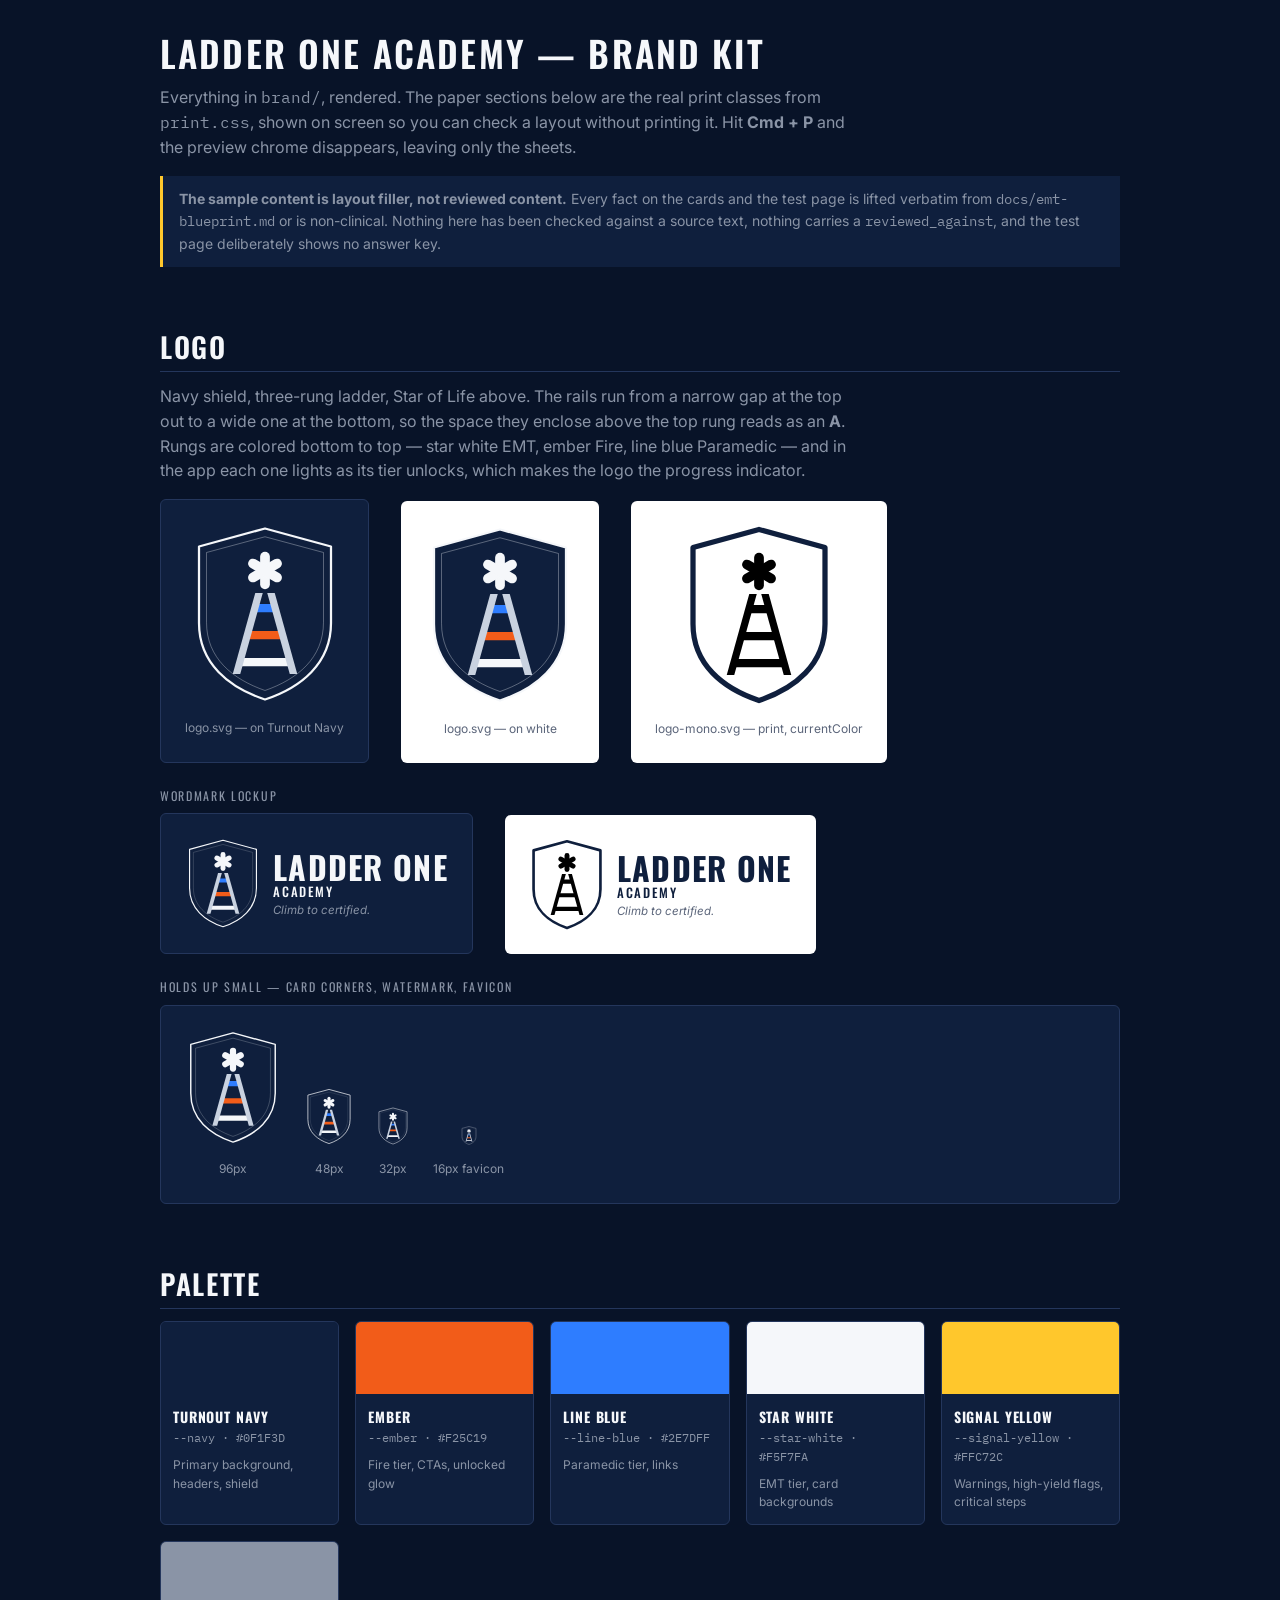
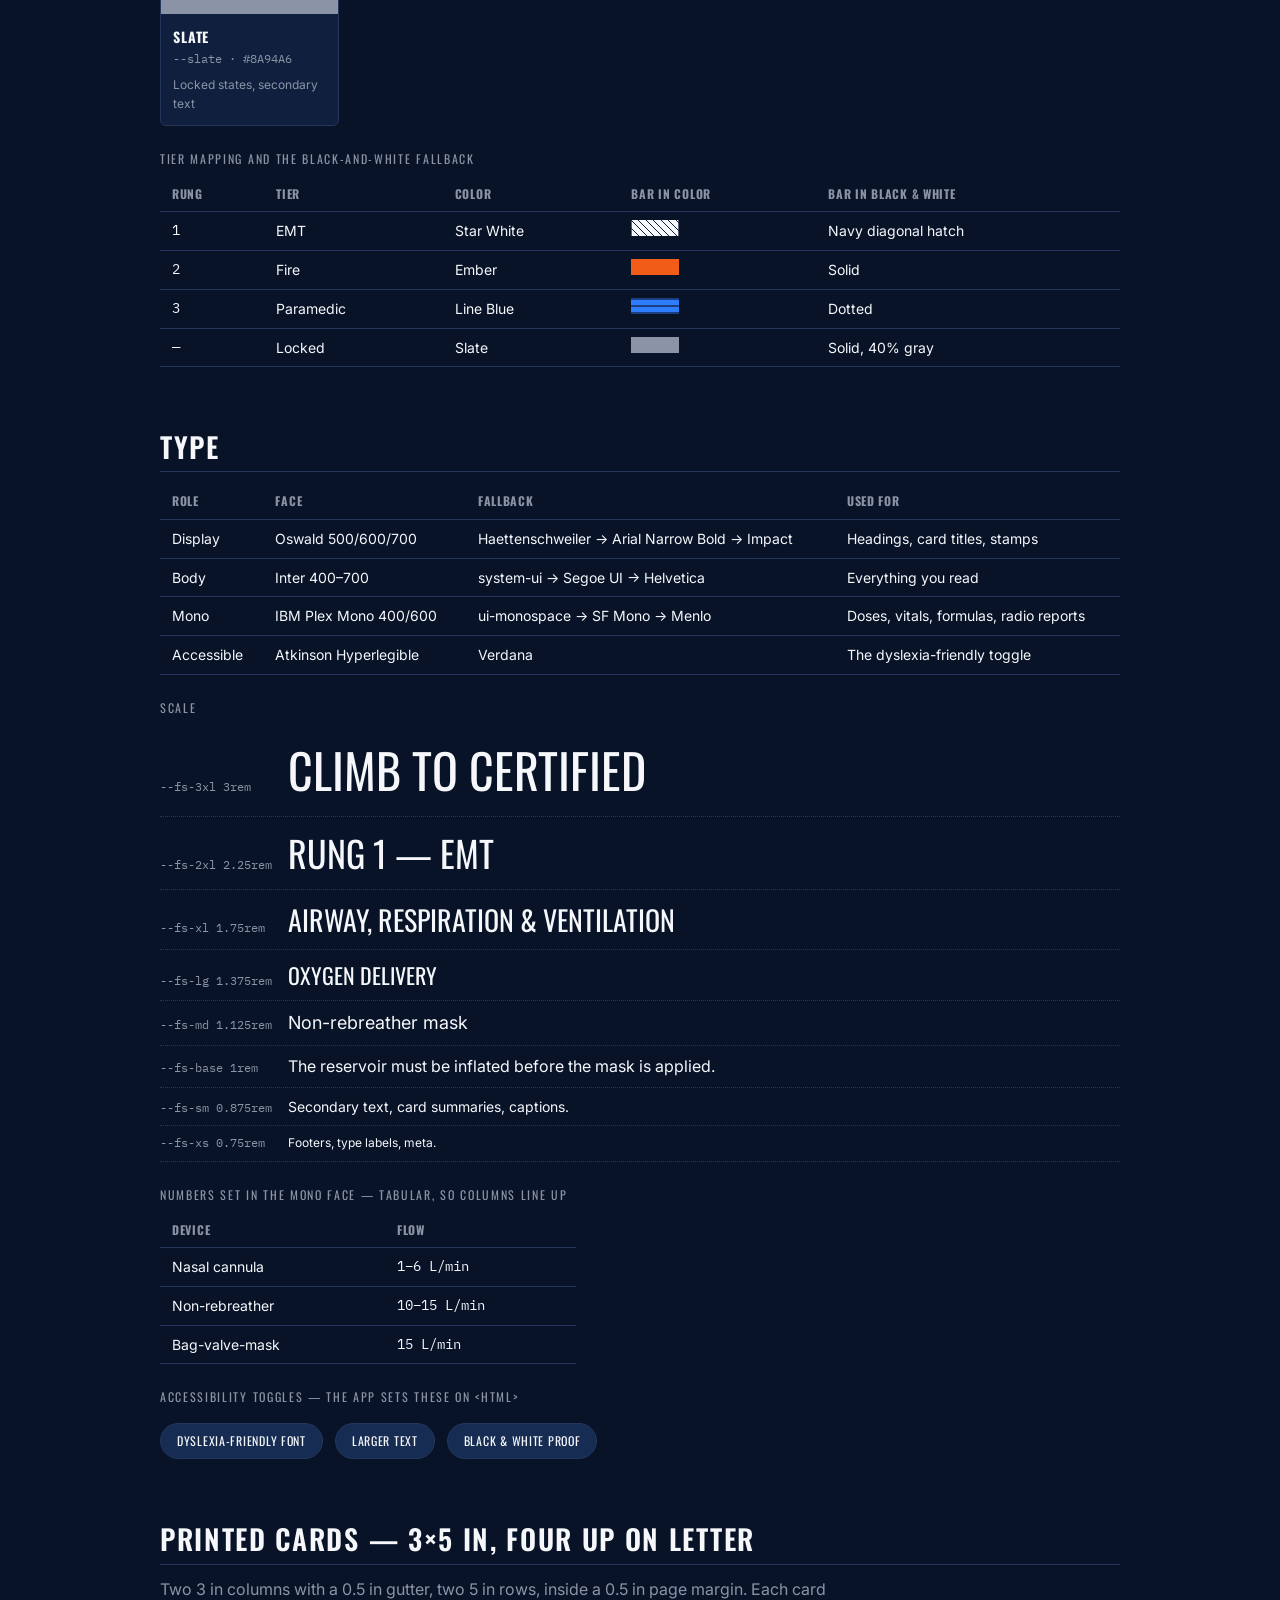
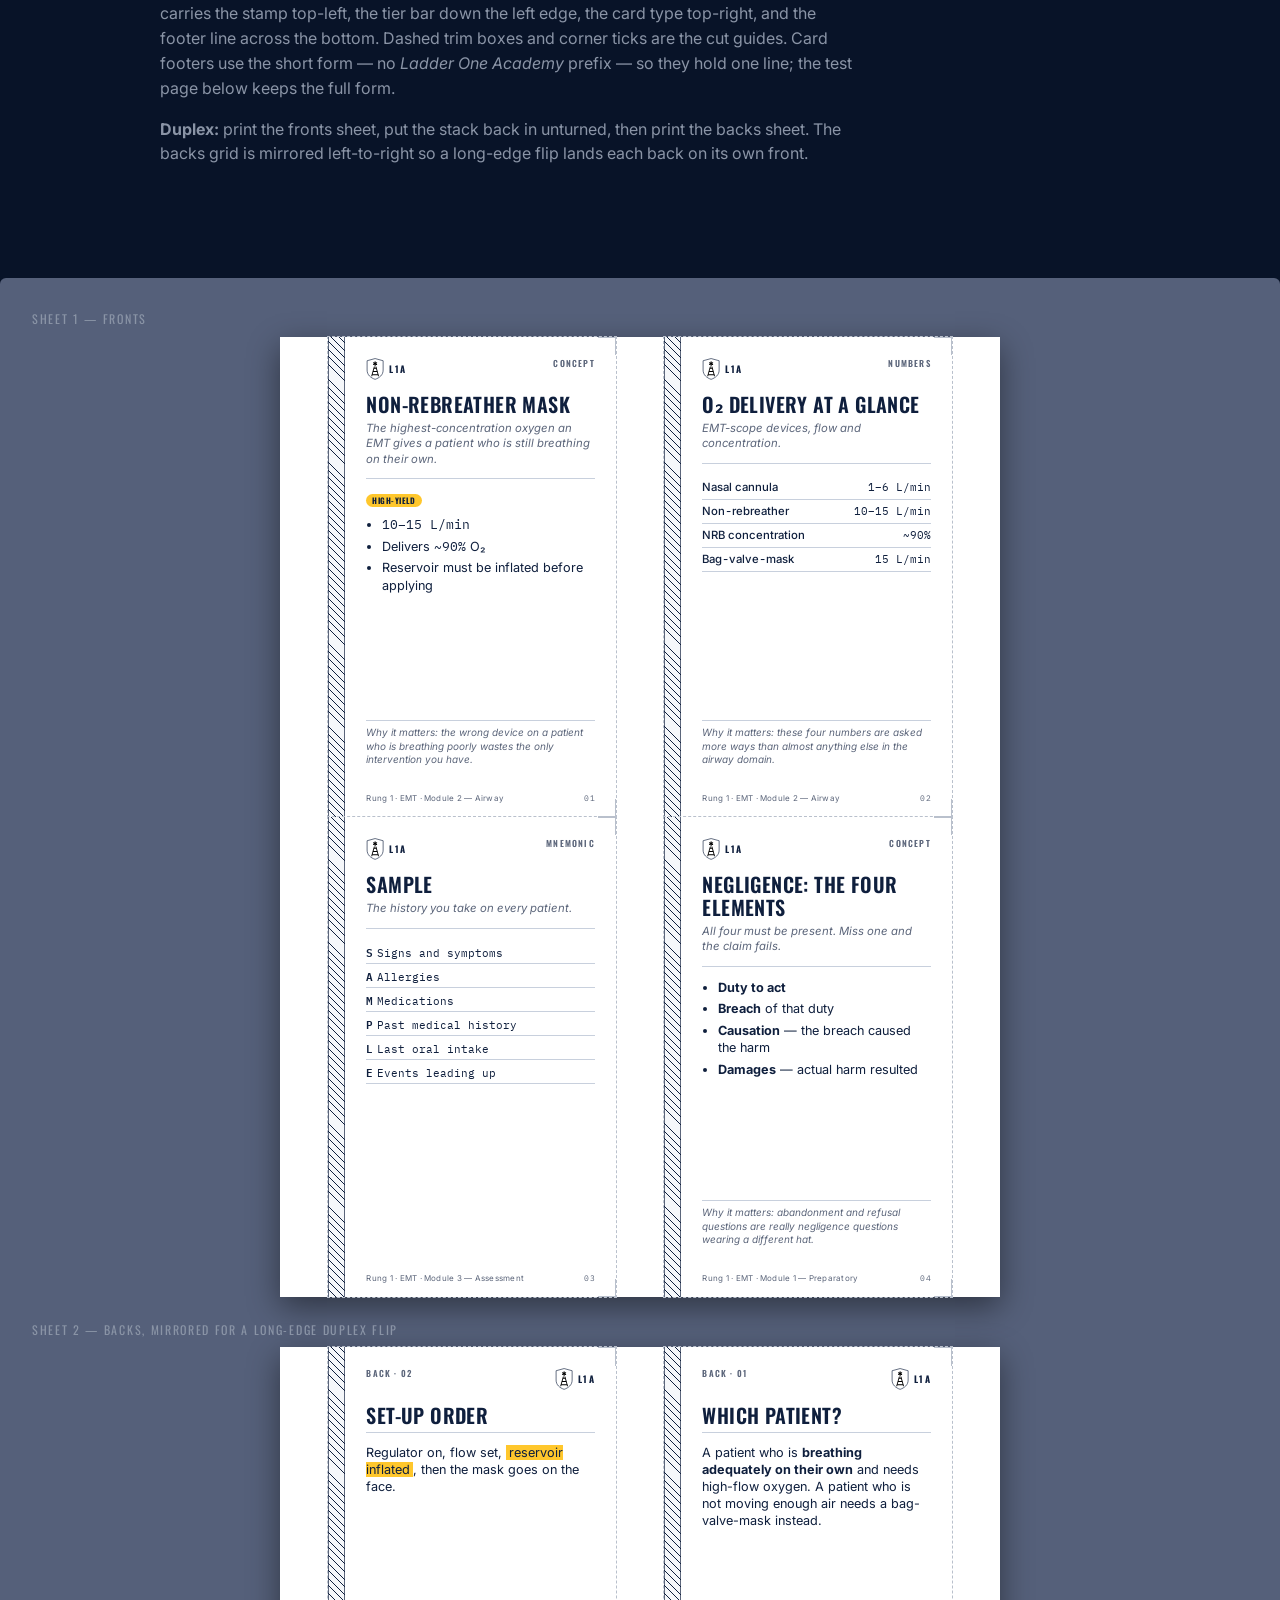
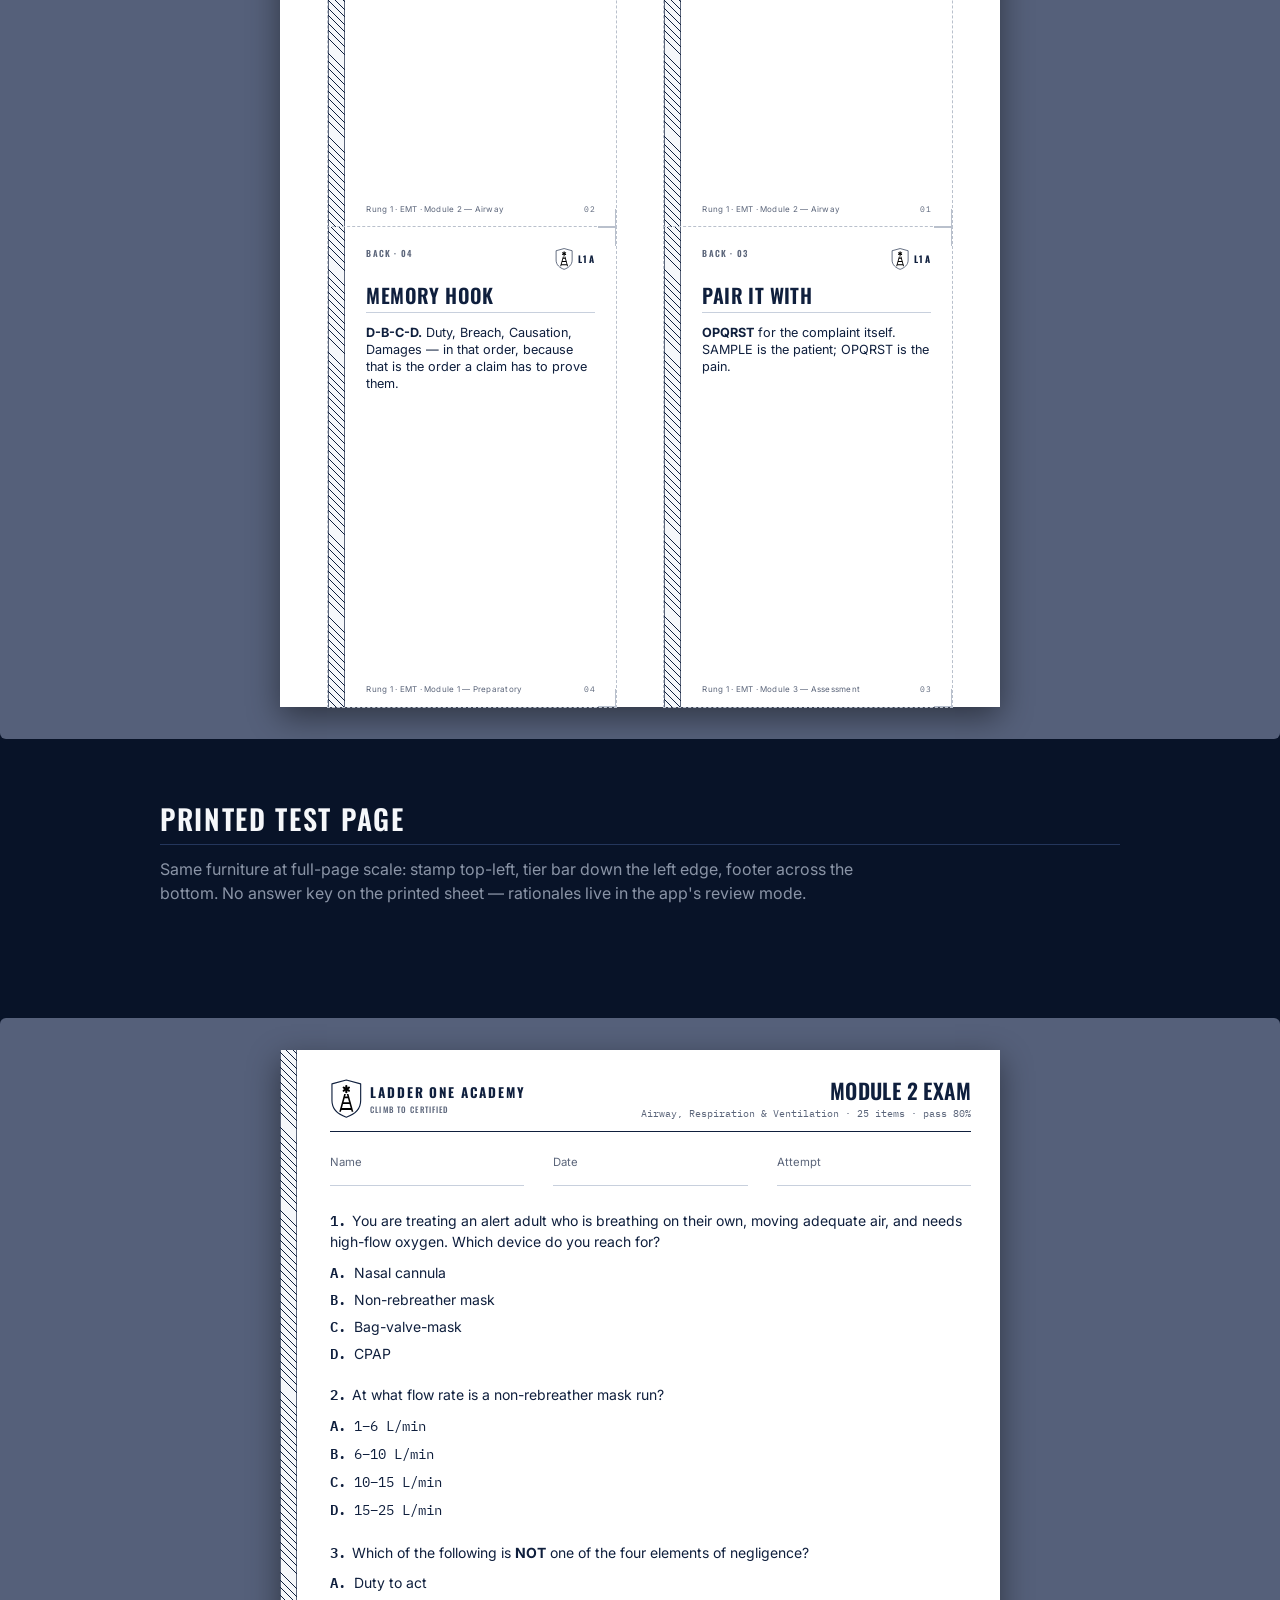
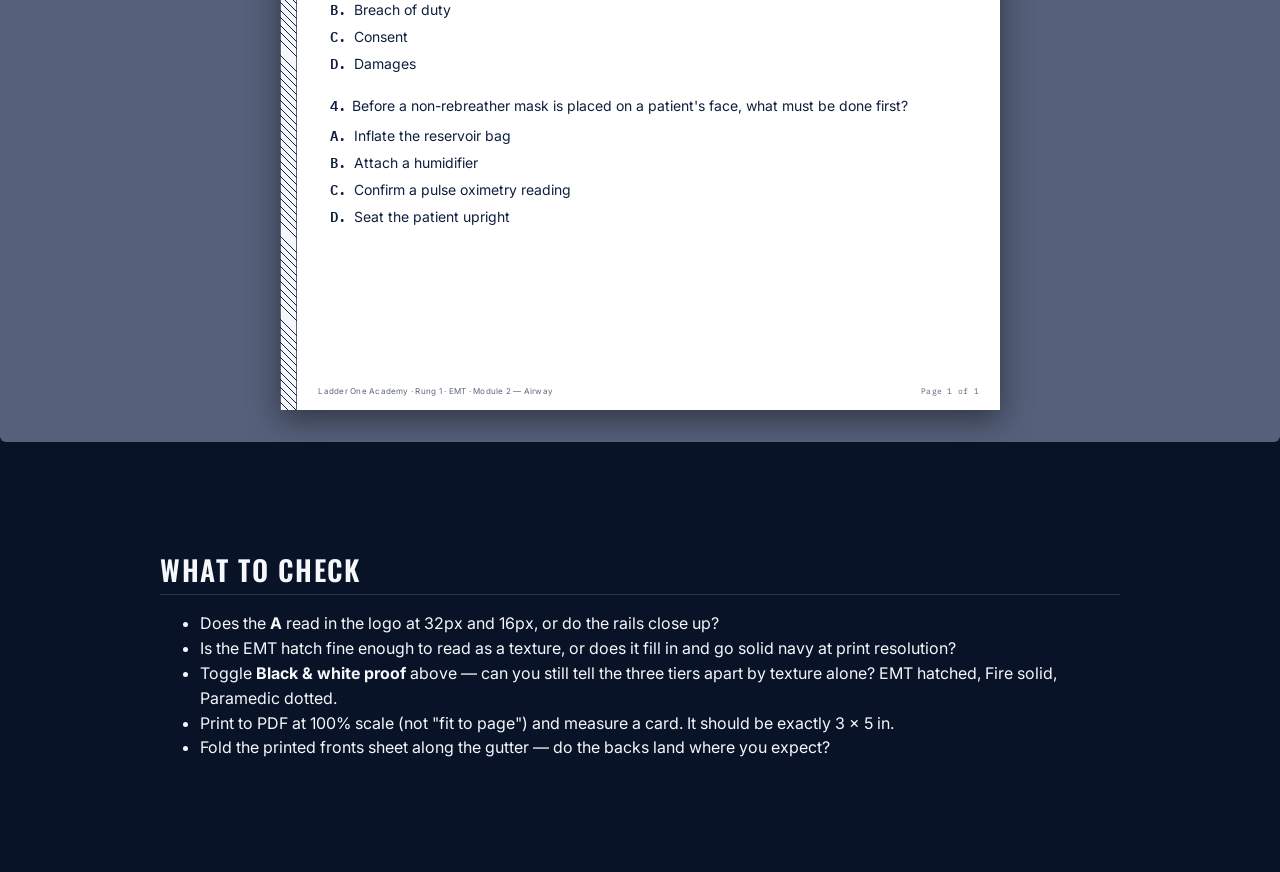
==== commit 39ce7dcd: "Brand kit refinements Co-Authored-By: Claude Opus 5 <noreply@anthropic.com>" ====
--- a/brand/preview.html
+++ b/brand/preview.html
@@ -167,9 +167,9 @@
     <table class="spec">
       <tr><th>Rung</th><th>Tier</th><th>Color</th><th>Bar in color</th><th>Bar in black &amp; white</th></tr>
       <tr><td class="num">1</td><td>EMT</td><td>Star White</td>
-          <td><span style="display:inline-block;width:3rem;height:1rem;background:var(--star-white);box-shadow:inset 0 0 0 1px var(--rule)"></span></td><td>Solid</td></tr>
+          <td><span class="tier-emt" style="position:relative;display:inline-block;width:3rem;height:1rem"><span class="l1a-bar" style="width:100%"></span></span></td><td>Navy diagonal hatch</td></tr>
       <tr><td class="num">2</td><td>Fire</td><td>Ember</td>
-          <td><span class="tier-fire" style="position:relative;display:inline-block;width:3rem;height:1rem"><span class="l1a-bar" style="width:100%"></span></span></td><td>Hatched</td></tr>
+          <td><span class="tier-fire" style="position:relative;display:inline-block;width:3rem;height:1rem"><span class="l1a-bar" style="width:100%"></span></span></td><td>Solid</td></tr>
       <tr><td class="num">3</td><td>Paramedic</td><td>Line Blue</td>
           <td><span class="tier-medic" style="position:relative;display:inline-block;width:3rem;height:1rem"><span class="l1a-bar" style="width:100%"></span></span></td><td>Dotted</td></tr>
       <tr><td class="num">—</td><td>Locked</td><td>Slate</td>
@@ -217,7 +217,7 @@
   <!-- =========================== CARDS =========================== -->
   <section>
     <h2>Printed cards — 3×5 in, four up on Letter</h2>
-    <p class="lede">Two 3&nbsp;in columns with a 0.5&nbsp;in gutter, two 5&nbsp;in rows, inside a 0.5&nbsp;in page margin. Each card carries the stamp top-left, the tier bar down the left edge, the card type top-right, and the footer line across the bottom. Dashed trim boxes and corner ticks are the cut guides.</p>
+    <p class="lede">Two 3&nbsp;in columns with a 0.5&nbsp;in gutter, two 5&nbsp;in rows, inside a 0.5&nbsp;in page margin. Each card carries the stamp top-left, the tier bar down the left edge, the card type top-right, and the footer line across the bottom. Dashed trim boxes and corner ticks are the cut guides. Card footers use the short form — no <i>Ladder One Academy</i> prefix — so they hold one line; the test page below keeps the full form.</p>
     <p class="lede"><b>Duplex:</b> print the fronts sheet, put the stack back in unturned, then print the backs sheet. The backs grid is mirrored left-to-right so a long-edge flip lands each back on its own front.</p>
   </section>
 </div>
@@ -244,7 +244,7 @@
       </ul>
     </div>
     <p class="l1a-card__why">Why it matters: the wrong device on a patient who is breathing poorly wastes the only intervention you have.</p>
-    <div class="l1a-card__footer"><span>Ladder One Academy · Rung 1 · EMT · Module 2 — Airway</span><span class="num">01</span></div>
+    <div class="l1a-card__footer"><span>Rung 1 · EMT · Module 2 — Airway</span><span class="num">01</span></div>
   </div>
 
   <div class="l1a-card tier-emt">
@@ -263,7 +263,7 @@
       <tr><th>Bag-valve-mask</th><td>15 L/min</td></tr>
     </table>
     <p class="l1a-card__why">Why it matters: these four numbers are asked more ways than almost anything else in the airway domain.</p>
-    <div class="l1a-card__footer"><span>Ladder One Academy · Rung 1 · EMT · Module 2 — Airway</span><span class="num">02</span></div>
+    <div class="l1a-card__footer"><span>Rung 1 · EMT · Module 2 — Airway</span><span class="num">02</span></div>
   </div>
 
   <div class="l1a-card tier-emt">
@@ -283,7 +283,7 @@
       <tr><th style="font-family:var(--font-mono);font-weight:600">L</th><td style="text-align:left">Last oral intake</td></tr>
       <tr><th style="font-family:var(--font-mono);font-weight:600">E</th><td style="text-align:left">Events leading up</td></tr>
     </table>
-    <div class="l1a-card__footer"><span>Ladder One Academy · Rung 1 · EMT · Module 3 — Assessment</span><span class="num">03</span></div>
+    <div class="l1a-card__footer"><span>Rung 1 · EMT · Module 3 — Assessment</span><span class="num">03</span></div>
   </div>
 
   <div class="l1a-card tier-emt">
@@ -304,7 +304,7 @@
       </ul>
     </div>
     <p class="l1a-card__why">Why it matters: abandonment and refusal questions are really negligence questions wearing a different hat.</p>
-    <div class="l1a-card__footer"><span>Ladder One Academy · Rung 1 · EMT · Module 1 — Preparatory</span><span class="num">04</span></div>
+    <div class="l1a-card__footer"><span>Rung 1 · EMT · Module 1 — Preparatory</span><span class="num">04</span></div>
   </div>
 
 </div>
@@ -318,7 +318,7 @@
     <h3 class="l1a-card__title">Which patient?</h3>
     <hr class="l1a-card__rule">
     <div class="l1a-card__body"><p>A patient who is <b>breathing adequately on their own</b> and needs high-flow oxygen. A patient who is not moving enough air needs a bag-valve-mask instead.</p></div>
-    <div class="l1a-card__footer"><span>Ladder One Academy · Rung 1 · EMT · Module 2 — Airway</span><span class="num">01</span></div>
+    <div class="l1a-card__footer"><span>Rung 1 · EMT · Module 2 — Airway</span><span class="num">01</span></div>
   </div>
   <div class="l1a-card tier-emt">
     <div class="l1a-bar"></div>
@@ -326,7 +326,7 @@
     <h3 class="l1a-card__title">Set-up order</h3>
     <hr class="l1a-card__rule">
     <div class="l1a-card__body"><p>Regulator on, flow set, <span class="l1a-critical">reservoir inflated</span>, then the mask goes on the face.</p></div>
-    <div class="l1a-card__footer"><span>Ladder One Academy · Rung 1 · EMT · Module 2 — Airway</span><span class="num">02</span></div>
+    <div class="l1a-card__footer"><span>Rung 1 · EMT · Module 2 — Airway</span><span class="num">02</span></div>
   </div>
   <div class="l1a-card tier-emt">
     <div class="l1a-bar"></div>
@@ -334,7 +334,7 @@
     <h3 class="l1a-card__title">Pair it with</h3>
     <hr class="l1a-card__rule">
     <div class="l1a-card__body"><p><b>OPQRST</b> for the complaint itself. SAMPLE is the patient; OPQRST is the pain.</p></div>
-    <div class="l1a-card__footer"><span>Ladder One Academy · Rung 1 · EMT · Module 3 — Assessment</span><span class="num">03</span></div>
+    <div class="l1a-card__footer"><span>Rung 1 · EMT · Module 3 — Assessment</span><span class="num">03</span></div>
   </div>
   <div class="l1a-card tier-emt">
     <div class="l1a-bar"></div>
@@ -342,7 +342,7 @@
     <h3 class="l1a-card__title">Memory hook</h3>
     <hr class="l1a-card__rule">
     <div class="l1a-card__body"><p><b>D-B-C-D.</b> Duty, Breach, Causation, Damages — in that order, because that is the order a claim has to prove them.</p></div>
-    <div class="l1a-card__footer"><span>Ladder One Academy · Rung 1 · EMT · Module 1 — Preparatory</span><span class="num">04</span></div>
+    <div class="l1a-card__footer"><span>Rung 1 · EMT · Module 1 — Preparatory</span><span class="num">04</span></div>
   </div>
 </div>
 </div>
@@ -412,8 +412,8 @@
     <h2>What to check</h2>
     <ul>
       <li>Does the <b>A</b> read in the logo at 32px and 16px, or do the rails close up?</li>
-      <li>Is the EMT bar visible against white paper, or too faint to see?</li>
-      <li>Toggle <b>Black &amp; white proof</b> above — can you still tell the three tiers apart by pattern alone?</li>
+      <li>Is the EMT hatch fine enough to read as a texture, or does it fill in and go solid navy at print resolution?</li>
+      <li>Toggle <b>Black &amp; white proof</b> above — can you still tell the three tiers apart by texture alone? EMT hatched, Fire solid, Paramedic dotted.</li>
       <li>Print to PDF at 100% scale (not "fit to page") and measure a card. It should be exactly 3 × 5 in.</li>
       <li>Fold the printed fronts sheet along the gutter — do the backs land where you expect?</li>
     </ul>
--- a/brand/print.css
+++ b/brand/print.css
@@ -85,9 +85,10 @@
 
 /* --- Tier color bar -------------------------------------------------------
    Down the left edge of every printed piece. In black and white the color is
-   gone, so each tier also carries a pattern: EMT solid, Fire hatched,
-   Paramedic dotted. The pattern is always drawn — it reads as texture in color
-   and as the sole identifier in mono. */
+   gone, so each tier is also identifiable by texture: EMT hatched, Fire solid,
+   Paramedic dotted. The texture is always drawn — it reads as detail in color
+   and as the sole identifier in mono. These patterns live here in the print
+   stylesheet only; theme.css carries the colors, not the textures. */
 .l1a-bar {
   position: absolute;
   top: 0;
@@ -99,22 +100,27 @@
   -webkit-print-color-adjust: exact;
 }
 
-.tier-emt   > .l1a-bar { background-image: none; }
-.tier-fire  > .l1a-bar {
+/* EMT — star white fill carrying a fine navy diagonal hatch. Star white on
+   white paper is almost nothing, so the hatch is what makes the bar exist,
+   in color and in black and white alike. */
+.tier-emt > .l1a-bar {
   background-image: repeating-linear-gradient(
-    -45deg,
-    rgba(15, 31, 61, 0.55) 0 2px,
-    transparent 2px 6px);
-}
+    45deg,
+    var(--navy) 0 0.5pt,
+    transparent 0.5pt 4pt);
+  box-shadow: inset -0.5pt 0 0 var(--navy), inset 0.5pt 0 0 var(--navy);
+}
+
+/* Fire — solid ember, no pattern. */
+.tier-fire > .l1a-bar { background-image: none; }
+
+/* Paramedic — line blue, dotted. */
 .tier-medic > .l1a-bar {
   background-image: repeating-linear-gradient(
     to bottom,
-    rgba(15, 31, 61, 0.55) 0 2px,
+    rgba(15, 31, 61, 0.65) 0 2px,
     transparent 2px 7px);
 }
-
-/* The EMT bar is star white on white paper, so it needs an edge to exist at all. */
-.tier-emt > .l1a-bar { box-shadow: inset -0.5pt 0 0 var(--rule), inset 0.5pt 0 0 var(--rule); }
 
 /* --- Card furniture ------------------------------------------------------- */
 .l1a-card__head {
@@ -219,6 +225,10 @@
   margin: 0;
 }
 
+/* Card footer is the SHORT form — "Rung 1 · EMT · Module 2 — Airway", no
+   "Ladder One Academy" prefix, because the stamp above already reads L1A and
+   the full string wraps to two lines at 3in. Tests and worksheets, which have
+   the width for it, keep the full form in .l1a-page__footer. */
 .l1a-card__footer,
 .l1a-page__footer {
   position: absolute;
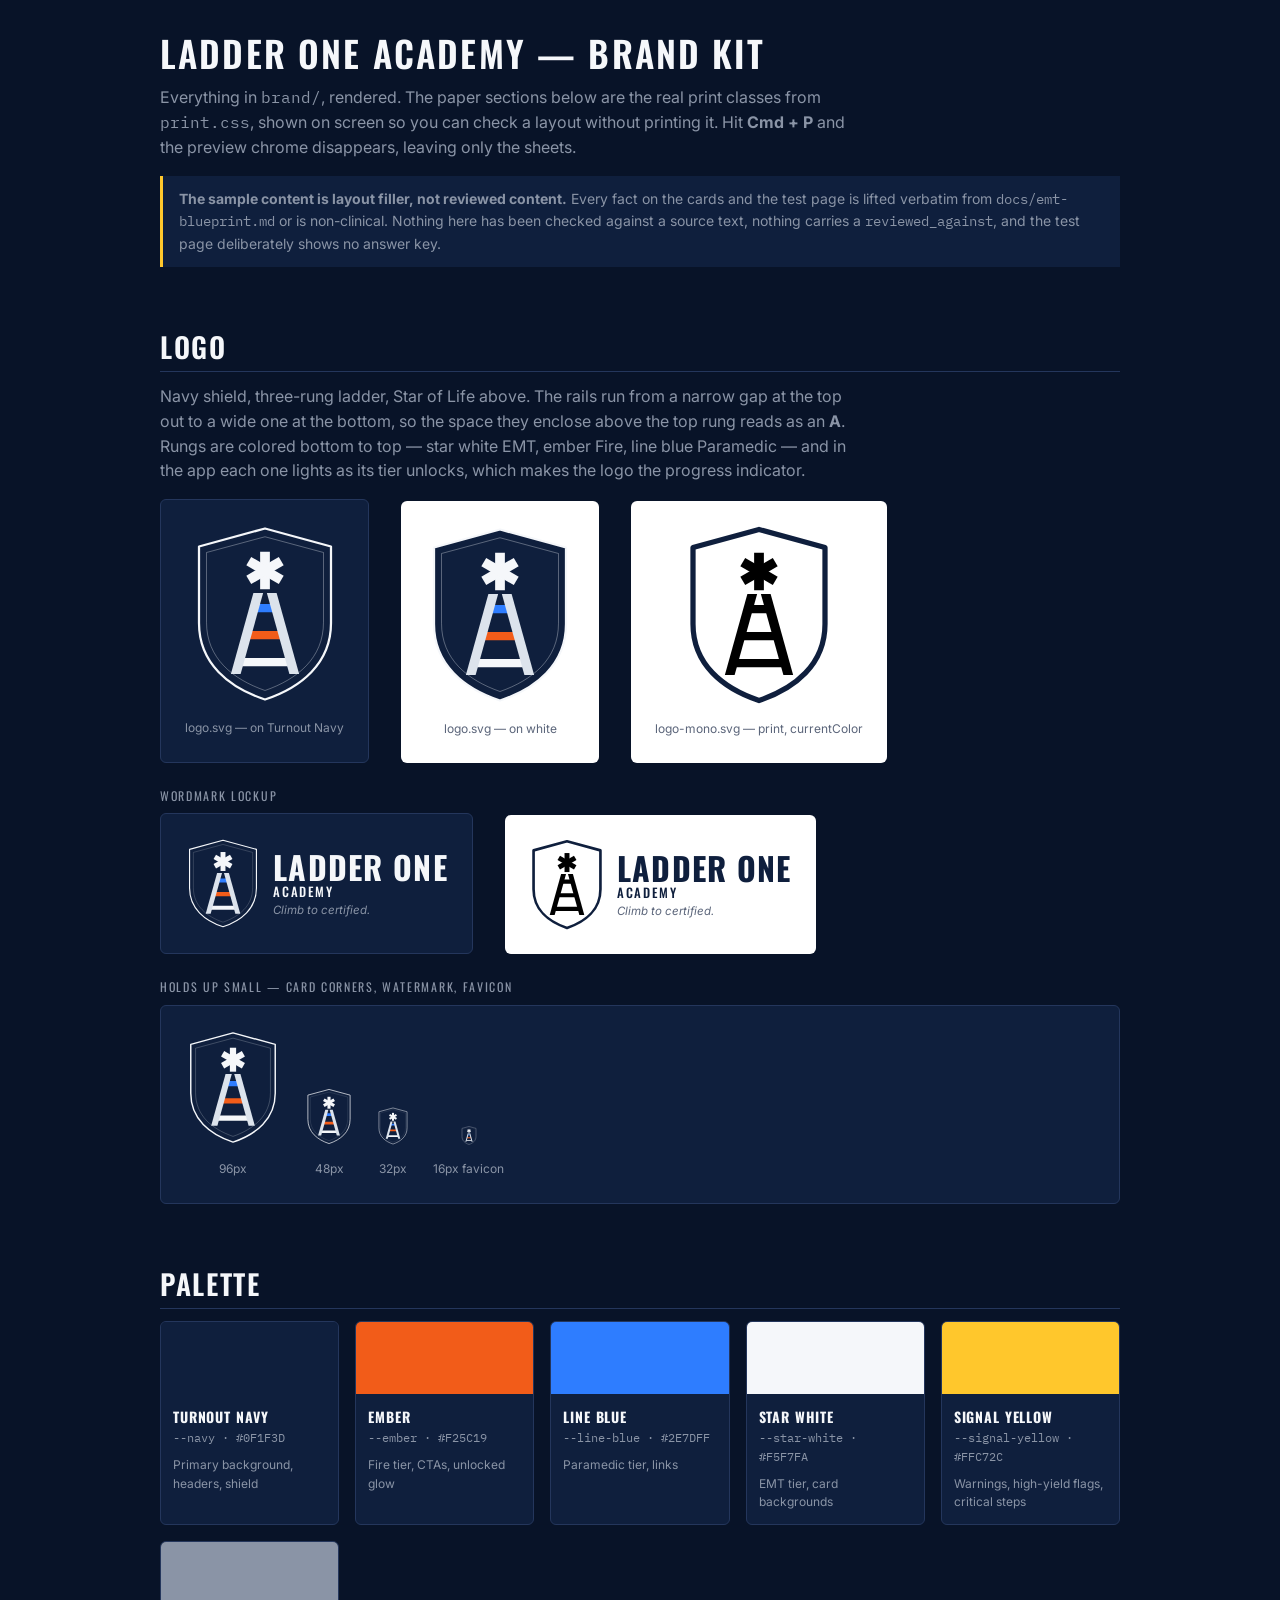
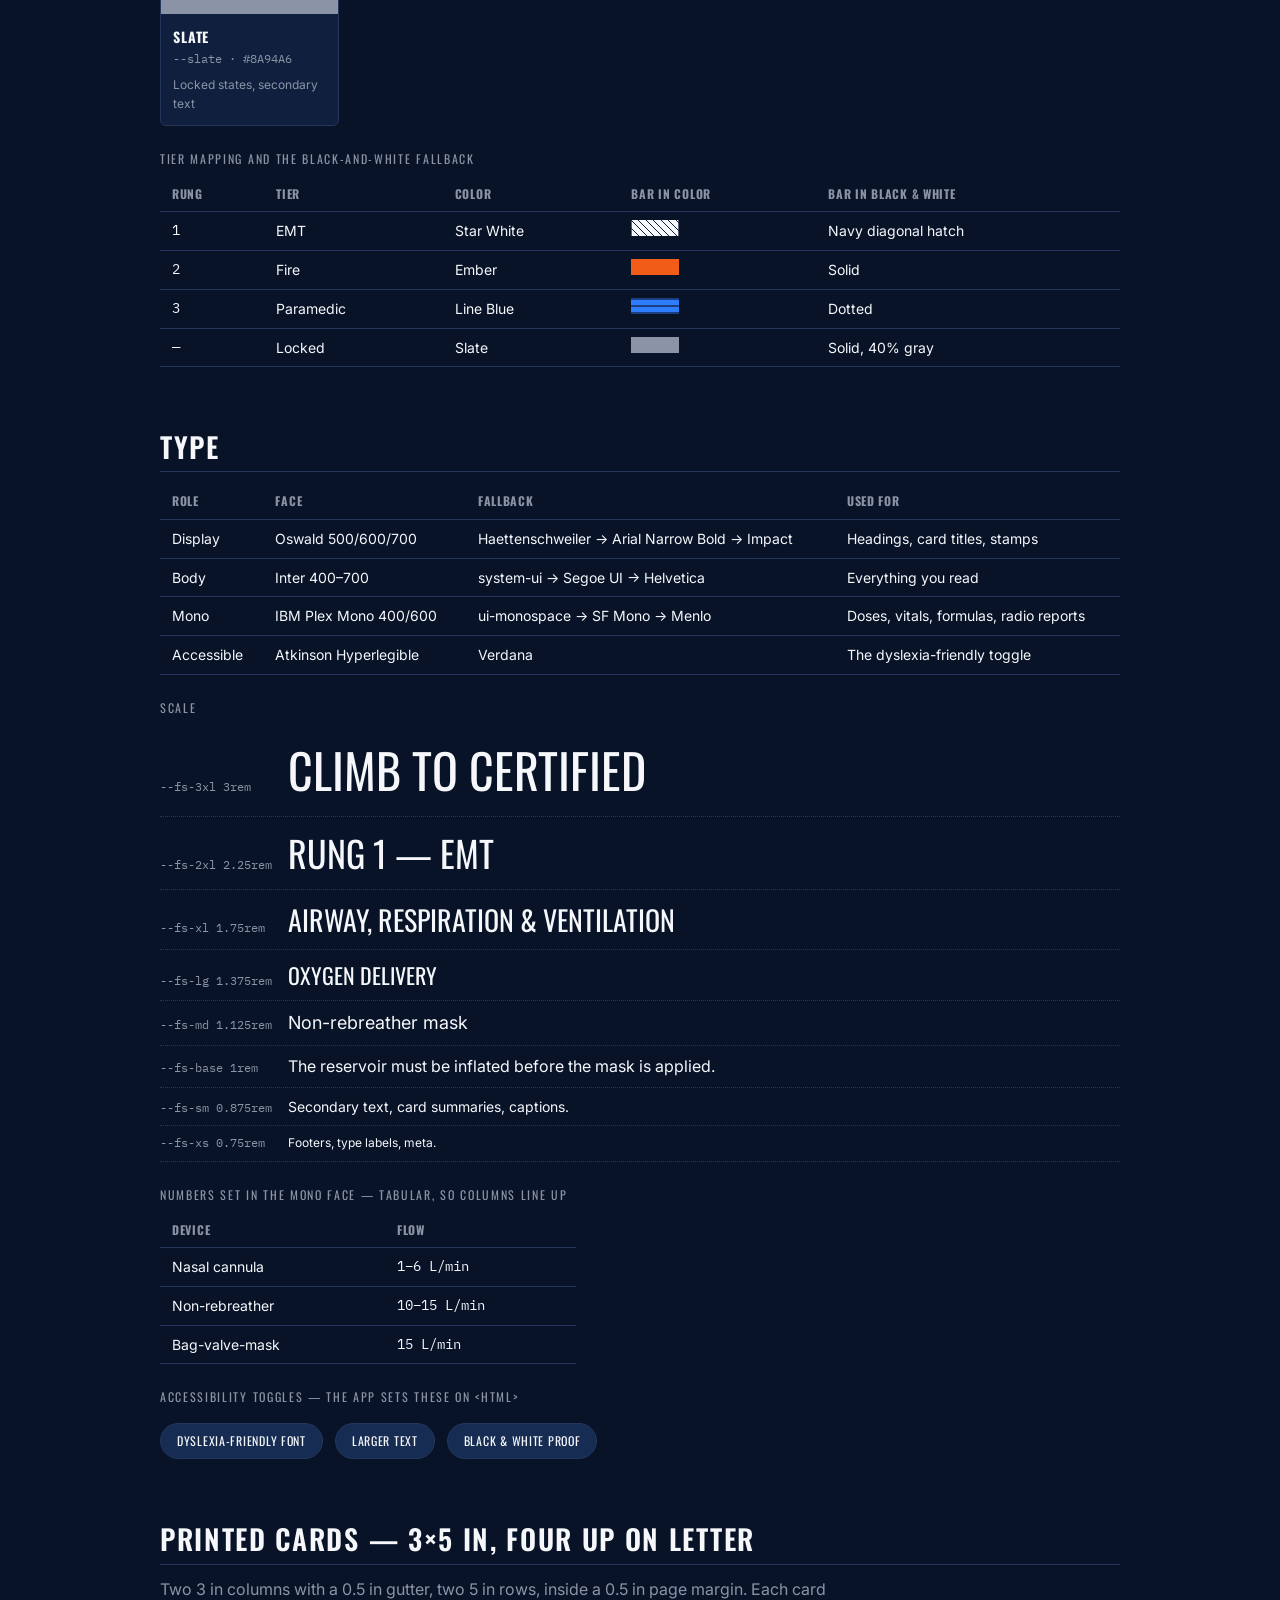
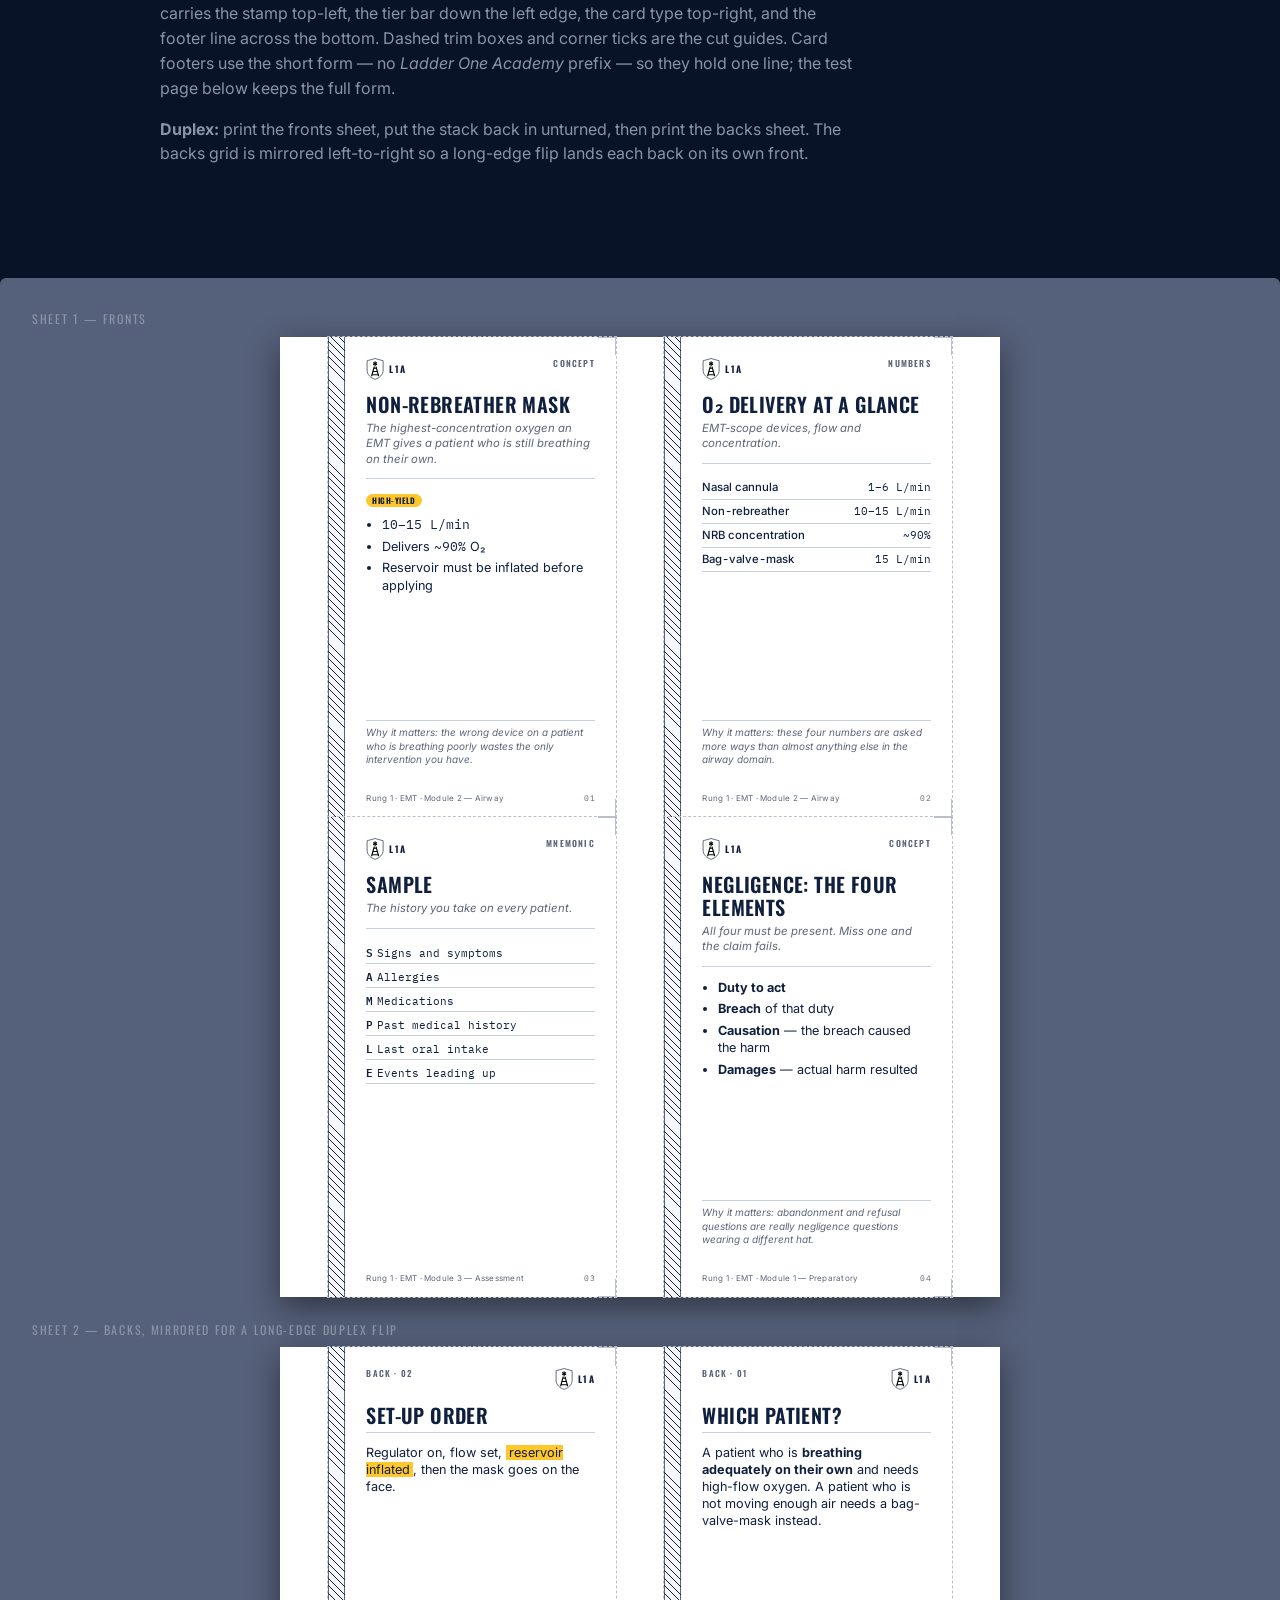
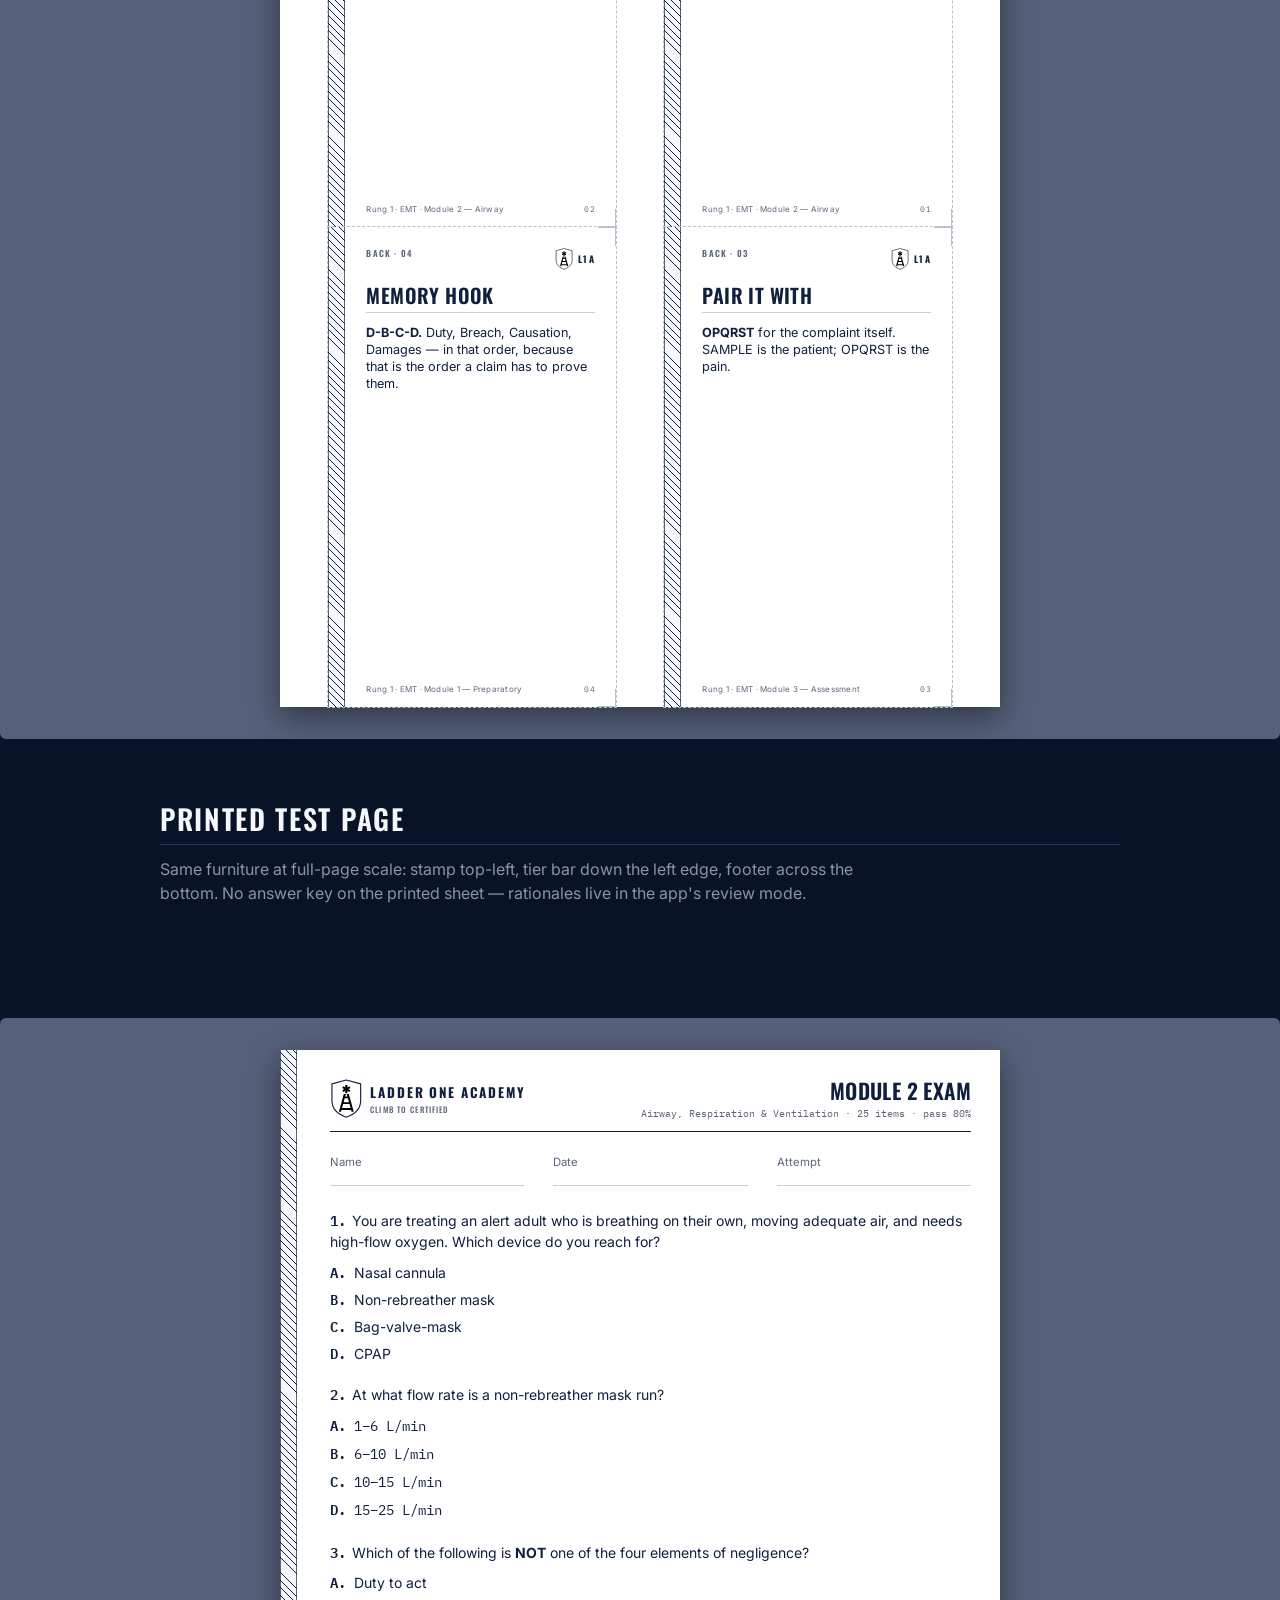
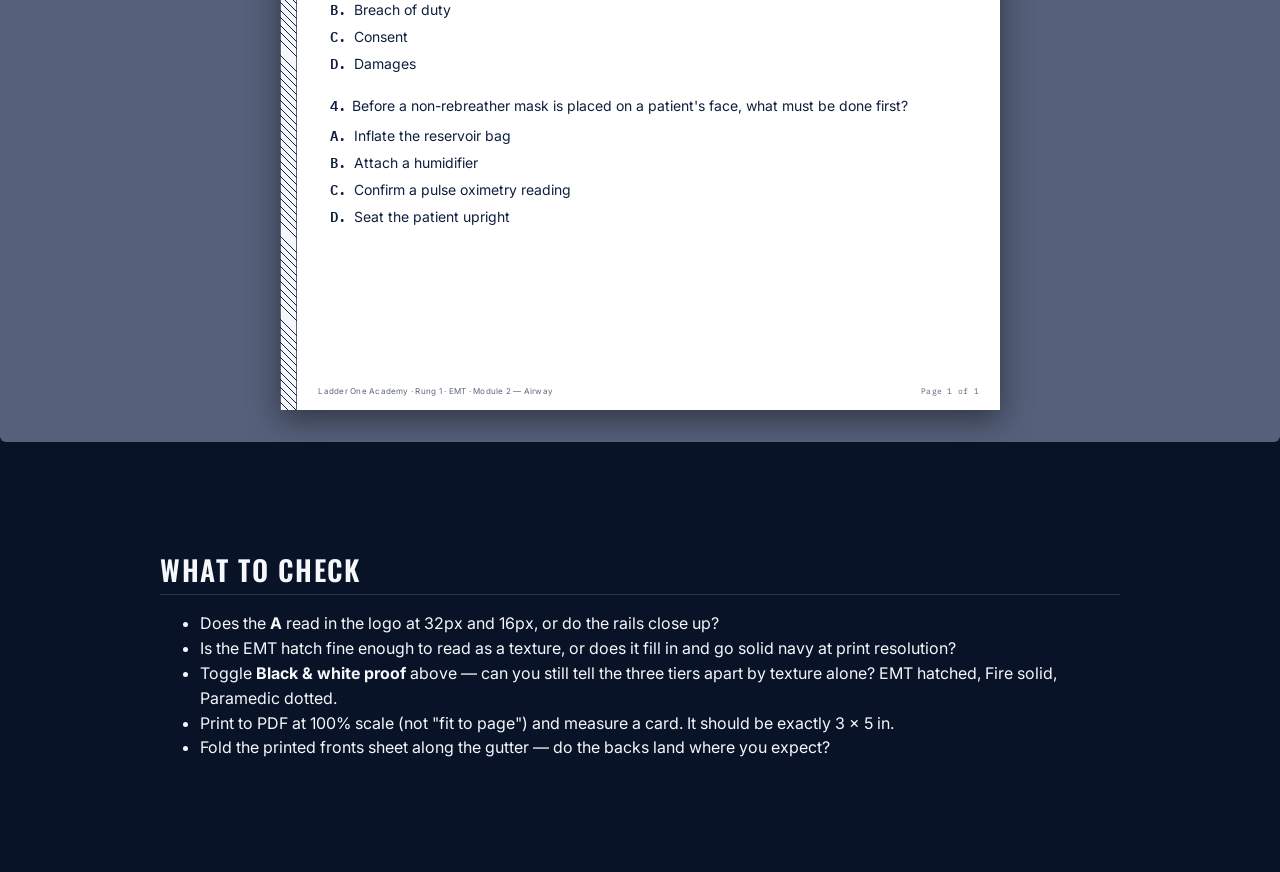
==== commit 2b93fa66: "Fix Star of Life shape Co-Authored-By: Claude Opus 5 <noreply@anthropic.com>" ====
--- a/brand/preview.html
+++ b/brand/preview.html
@@ -84,14 +84,14 @@
   <symbol id="l1a-mark" viewBox="0 0 200 240">
     <path d="M100 6 L188 30 V132 C188 186 148 218 100 234 C52 218 12 186 12 132 V30 Z"
           fill="none" stroke="currentColor" stroke-width="7" stroke-linejoin="round"/>
-    <rect x="93.5" y="37" width="13" height="50" rx="6.5"/>
-    <rect x="93.5" y="37" width="13" height="50" rx="6.5" transform="rotate(60 100 62)"/>
-    <rect x="93.5" y="37" width="13" height="50" rx="6.5" transform="rotate(120 100 62)"/>
-    <rect x="86.45" y="106.5" width="27.1" height="11" rx="2"/>
-    <rect x="76.45" y="142.5" width="47.1" height="11" rx="2"/>
-    <rect x="66.45" y="178.5" width="67.1" height="11" rx="2"/>
-    <polygon points="87,92 97,92 67,200 57,200"/>
-    <polygon points="113,92 103,92 133,200 143,200"/>
+    <rect x="93.5" y="37" width="13" height="50"/>
+    <rect x="93.5" y="37" width="13" height="50" transform="rotate(60 100 62)"/>
+    <rect x="93.5" y="37" width="13" height="50" transform="rotate(120 100 62)"/>
+    <rect x="85.44" y="106.5" width="29.11" height="11" rx="2"/>
+    <rect x="75.44" y="142.5" width="49.11" height="11" rx="2"/>
+    <rect x="65.44" y="178.5" width="69.11" height="11" rx="2"/>
+    <polygon points="84.5,92 97.5,92 67.5,200 54.5,200"/>
+    <polygon points="115.5,92 102.5,92 132.5,200 145.5,200"/>
   </symbol>
 </svg>
 
